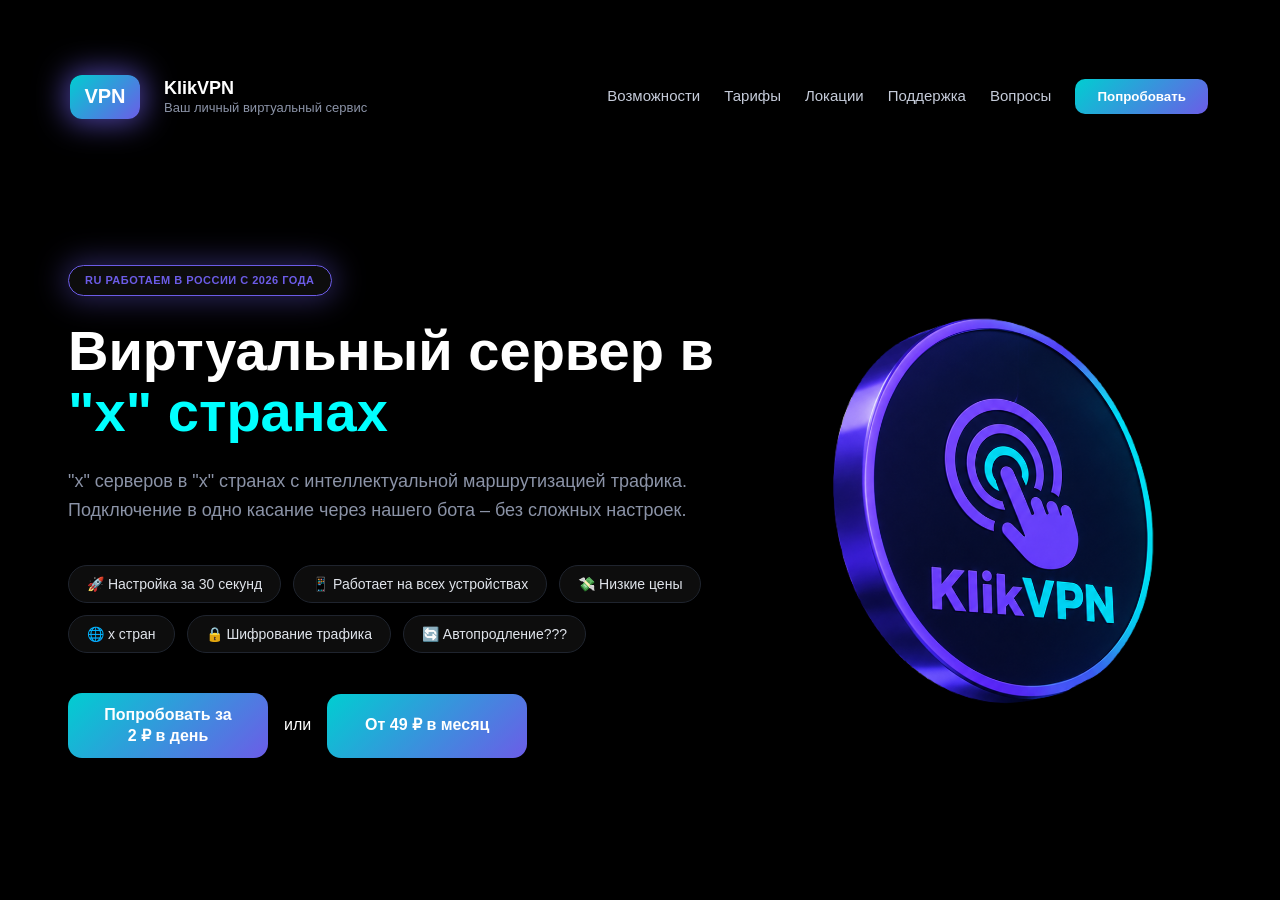
==== src/index.html @ 9874e6b9 "Update README" ====
<!DOCTYPE html>
<html lang="en">
<head>
    <meta charset="UTF-8">
    <meta name="viewport" content="width=device-width, initial-scale=1.0">
    <link rel="shortcut icon" href="icons/main_website_icon/main_website_icon_2.PNG" type="image/x-icon">
    <title>KlikVPN</title>
    <link rel="stylesheet" href="css/style.css">
    <link rel="stylesheet" href="css/header.css">
    <link rel="stylesheet" href="css/mid.css">
    <link rel="stylesheet" href="css/hover.css">
    <meta name="description" content="...">
</head>
<body>




    <header class="header_main" id="headar">
        
        <section class="header_brand">

            <div class="header_brand_logo header_logo_icon">
                <!-- <link rel="stylesheet" href="/icons/main_website_icon_2.PNG"> -->
                VPN
            </div>

            <div class="header_titles">
                <h1 class="header_main_title">KlikVPN</h1>
                <h2 class="header_submain_title">Ваш личный виртуальный сервис</h2>
            </div>
        </section>

        <nav class="header_nav">
            <ui class="header_nav__list">
                <li><a href="#">Возможности</a></li>
                <li><a href="#">Тарифы</a></li>
                <li><a href="#">Локации</a></li>
                <li><a href="#">Поддержка</a></li>
                <li><a href="#">Вопросы</a></li>
                <button>Попробовать</button>
            </ui>
        </nav>
        
    </header>




<main class="main" id="main">



    <section class="mid">
        <section class="mid_present">
            <div class="mid_badge">
                <span class="mid_badge_flag">RU Работаем в России с 2026 года</span>
            </div>
            <div>
                <h1 class="mid_present_title">Виртуальный сервер в <span class="mid_accent">"x" странах</span></h1>
            
            </div>
            <div>
                <p class="mid_present_subtitle">"x" серверов в "x" странах с интеллектуальной маршрутизацией трафика.<br>Подключение в одно касание через нашего бота – без сложных настроек.</p>
            </div>
                <ul class="mid_features">
                    <li class="mid_features_item">🚀 Настройка за 30 секунд</li>
                    <li class="mid_features_item">📱 Работает на всех устройствах</li>
                    <li class="mid_features_item">💸 Низкие цены</li>
                    <li class="mid_features_item">🌐 x стран</li>
                    <li class="mid_features_item">🔒 Шифрование трафика</li>
                    <li class="mid_features_item">🔄 Автопродление???</li>
                
                </ul>
                <div class="mid_price">
                    <!-- <button class="btn_price">Попробовать<br>2 ₽ в день</button> -->
                    <a class="mid_btn_price" href="#">Попробовать за<br>2 ₽ в день</a>
                    <span сlass="mid_or">или</span>
                    <!-- <button class="btn_price">От 49 ₽  в месяц</button> -->
                    
                    <a class="mid_btn_price" href="#">От 49 ₽  в месяц</a>
                    
                </div>
        </section>



        <section class="mid_main_photo">
            <div class="mid_block_main_photo">
                <img class="mid_img_main_photo" src="/src/photo/main_photo.jpg" alt="KlikVPN">
            </div>
        </section>
    </section>




</main>
    
    <span>

    </span>
    <footer>

    </footer>
</body>
</html>
---- src/css/style.css ----
html {
    font-family: sans-serif;
    line-height: 1.15;
    -webkit-text-size-adjust: 100%;
    -webkit-tap-highlight-color: transparent;
}
article, aside, figcaption, figure, footer, header, hgroup, main, nav, section {
    display: block;
}
hr {
    -webkit-box-sizing: content-box;
        box-sizing: content-box;
    height: 0;
    overflow: visible;
}



body {
    background: black;
    color: white;
    font-family: sans-serif;


}
---- src/css/header.css ----
header {
    
    display: flex;
    align-items: center;
    justify-content: space-between;
    padding: 20px 40px;
    max-width: 1200px;
    margin: 0 auto;
    padding: 20px;
    gap: 40px;

}

.header_brand {
    display: flex;
    align-items: center;
    gap: 14px;
    padding: 30px;
}
.header_brand_logo {
    width: 70px;
    height: 44px;
    border-radius: 12px;
    background: linear-gradient(135deg, #00CED1, #6c5ce7);
    display: flex;
    align-items: center;
    justify-content: center;
    font-weight: 700;
    font-size: 20px;
    flex-shrink: 0; /* лого не сплюзивается */
    box-shadow: 0 0 30px 4px rgba(108, 92, 231, 0.7);
    animation: pulse-scale 4s ease-in-out infinite;
}
@keyframes pulse-scale {
    0%, 100% {
    transform: scale(1);
    box-shadow: 0 0 30px 4px rgba(108, 92, 231, 0.5);
    }
    50% {
    transform: scale(1.02);
    box-shadow: 0 0 30px 10px rgba(108, 92, 231, 0.7);
    }
}



.header_titles {
    display: flex;
    flex-direction: column;
    justify-content: space-between;
    align-items: baseline;
    padding: 20px 10px;
    cursor: pointer;
}
.header_main_title {
    font-size: 18px;
    font-weight: 700;
    margin: 0;
    line-height: 1.2;
    transition: transform 0.6s;
}

.header_main_title:hover {
    transform: translateY(-2px);
    
}
.header_submain_title {
    font-size: 13px;
    font-weight: 400;
    color: #8b93a7;
    margin: 0;
    line-height: 1.2;
}


ul {
    list-style: none;
}
nav {
    display: flex;
    align-items: center;
    padding: 16px 32px;
    gap:40 px;
}
.header_nav__list {
    display: flex;
    align-items: center;
    gap: 24px;
    list-style: none;
    margin: 0;
    padding: 0;
}

.header_nav__list a {
    color: #c5cbd9;          
    text-decoration: none;   
    font-size: 15px;
    transition: color 0.2s;  
}

.header_nav__list a:hover {
    color: white;  
    
}

.header_nav__list button {
    background: linear-gradient(135deg, #00CED1, #6c5ce7); /* градиент */
    color: white;
    border: none;
    padding: 10px 22px;
    border-radius: 10px;
    font-weight: 600;
    cursor: pointer;
    transition: transform 0.2s;
}


.header_nav__list button:hover {
    transform: translateY(-2px);  
    box-shadow: 0 0 30px 4px rgba(108, 92, 231, 0.7);
}
---- src/css/mid.css ----
.mid {
    display: flex;
    flex-direction: row;
    align-items: center;
    justify-content: space-between;
    gap: 40px;                      
    padding: 80px 60px;
    max-width: 1400px;
    margin: 0 auto;
    box-sizing: border-box;
}


.mid_present {
    display: flex;
    flex-direction: column;
    align-items: flex-start;
    flex: 1 1 60%;                   
    min-width: 0;
    max-width: 700px;
}

.mid_main_photo {
    flex: 1 1 40%;                    
    display: flex;
    justify-content: flex-end;        
    align-items: center;
    min-width: 0;
    padding: 0;
}

.mid_block_main_photo {
    width: 100%;                     
    max-width: 460px;                 
    display: flex;
    justify-content: center;
}

.mid_img_main_photo {
    display: block;
    width: 100%;
    max-width: 460px;                  
    height: auto;
    border-radius: 20px;
    object-fit: cover;
}



.mid_badge {
    display: inline-flex;
    align-items: center;
    gap: 10px;
    padding: 8px 16px;
    border: 1px solid #6c5ce7;
    border-radius: 50px;
    font-size: 14px;
    color: #c5cbd9;
    background: #0d0d0d;
    margin-bottom: 24px;
    transition: transform 0.2s;
    box-shadow: 0 0 30px 4px rgba(108, 92, 231, 0.4);
}

.mid_badge:hover {
    transform: translateY(-3px);
}

.mid_badge_flag {
    font-size: 11px;
    font-weight: 700;
    text-transform: uppercase;
    color: #6c5ce7;
    letter-spacing: 0.5px;
}


.mid_present_title {
    font-size: 56px;
    font-weight: 800;
    line-height: 1.1;
    margin: 0 0 24px;
    color: #ffffff;
}

.mid_accent {
    color: #00FFFF;
}


.mid_present_subtitle {
    font-size: 18px;
    line-height: 1.6;
    color: #8b93a7;
    margin: 0 0 40px;
}


.mid_features {
    display: flex;
    flex-wrap: wrap;
    gap: 12px;
    list-style: none;
    padding: 0;
    margin: 0 0 40px;
}

.mid_features_item {
    display: inline-flex;
    align-items: center;
    padding: 10px 18px;
    background: #0d0d0d;
    border: 1px solid #1f242e;
    border-radius: 50px;
    font-size: 14px;
    color: #e0e4eb;
}


.mid_price {
    display: flex;
    align-items: center;
    flex-wrap: wrap;
    gap: 16px;
}

.mid_btn_price {
    display: inline-flex;             
    flex-direction: column;          
    align-items: center;               
    justify-content: center;          
    text-align: center;

    width: 200px;                    
    min-height: 64px;                 
    padding: 12px 20px;

    background: linear-gradient(135deg, #00CED1, #6c5ce7);
    color: #ffffff;
    text-decoration: none;
    border-radius: 14px;
    font-weight: 600;
    font-size: 16px;
    line-height: 1.3;
    cursor: pointer;
    transition: transform 0.2s, box-shadow 0.2s;
    box-sizing: border-box;
}

.mid_btn_price:hover {
    box-shadow: 0 0 30px 4px rgba(108, 92, 231, 0.7);
    transform: scale(1.05);
}

.mid_or {
    font-size: 14px;
    color: #8b93a7;
}
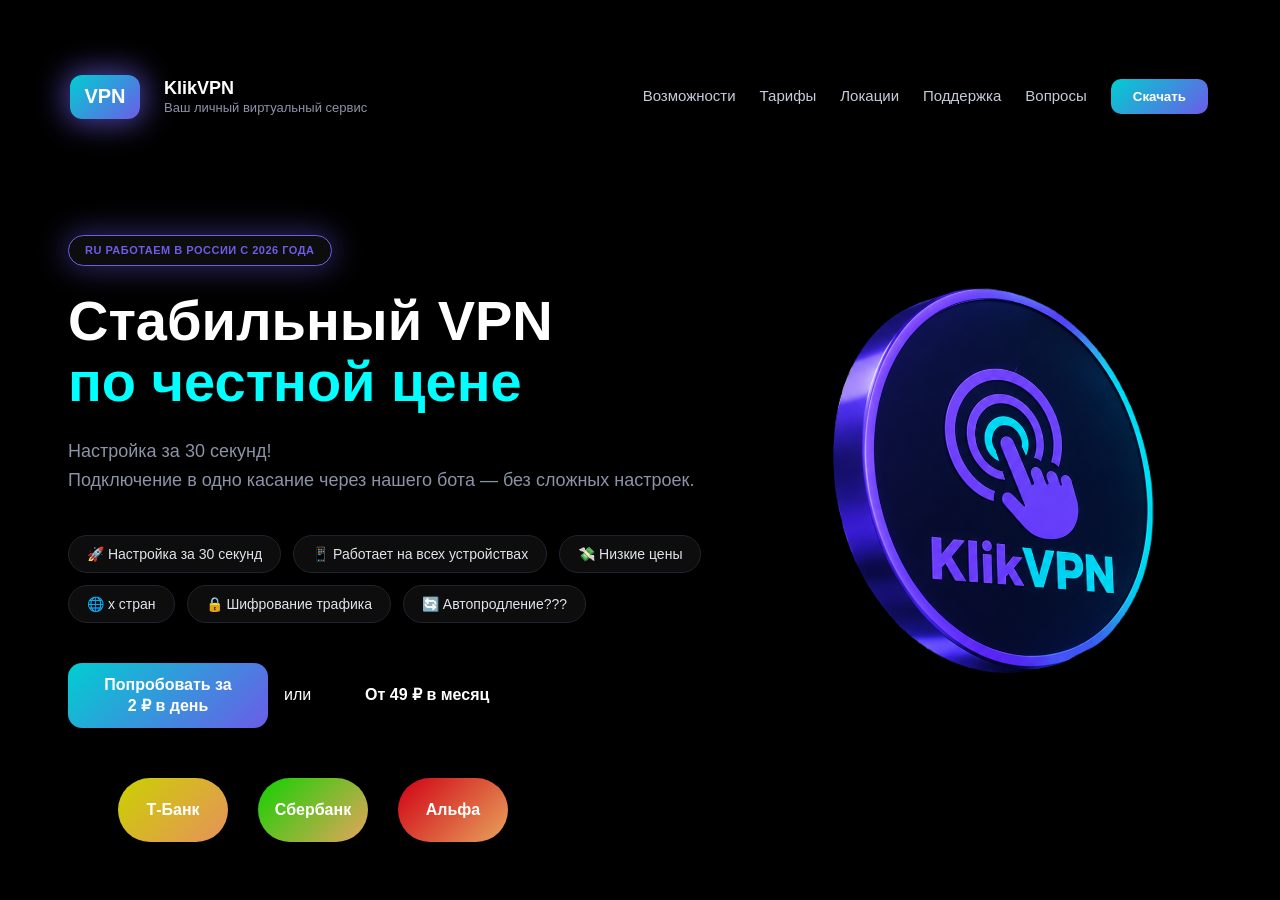
==== commit ea77cc26: "add pay" ====
--- a/src/index.html
+++ b/src/index.html
@@ -9,6 +9,7 @@
     <link rel="stylesheet" href="css/header.css">
     <link rel="stylesheet" href="css/mid.css">
     <link rel="stylesheet" href="css/hover.css">
+    <link rel="stylesheet" href="css/pay.css">
     <meta name="description" content="...">
 </head>
 <body>
@@ -38,7 +39,7 @@
                 <li><a href="#">Локации</a></li>
                 <li><a href="#">Поддержка</a></li>
                 <li><a href="#">Вопросы</a></li>
-                <button>Попробовать</button>
+                <button>Скачать</button>
             </ui>
         </nav>
         
@@ -57,11 +58,11 @@
                 <span class="mid_badge_flag">RU Работаем в России с 2026 года</span>
             </div>
             <div>
-                <h1 class="mid_present_title">Виртуальный сервер в <span class="mid_accent">"x" странах</span></h1>
+                <h1 class="mid_present_title">Стабильный VPN<br><span class="mid_accent">по честной цене</span></h1>
             
             </div>
             <div>
-                <p class="mid_present_subtitle">"x" серверов в "x" странах с интеллектуальной маршрутизацией трафика.<br>Подключение в одно касание через нашего бота – без сложных настроек.</p>
+                <p class="mid_present_subtitle">Настройка за 30 секунд! <br>Подключение в одно касание через нашего бота — без сложных настроек.</p>
             </div>
                 <ul class="mid_features">
                     <li class="mid_features_item">🚀 Настройка за 30 секунд</li>
@@ -74,11 +75,11 @@
                 </ul>
                 <div class="mid_price">
                     <!-- <button class="btn_price">Попробовать<br>2 ₽ в день</button> -->
-                    <a class="mid_btn_price" href="#">Попробовать за<br>2 ₽ в день</a>
+                    <a class="mid_btn_price btn_price_1" href="#">Попробовать за<br>2 ₽ в день</a>
                     <span сlass="mid_or">или</span>
                     <!-- <button class="btn_price">От 49 ₽  в месяц</button> -->
                     
-                    <a class="mid_btn_price" href="#">От 49 ₽  в месяц</a>
+                    <a class="mid_btn_price btn_price_2" href="#">От 49 ₽  в месяц</a>
                     
                 </div>
         </section>
@@ -90,8 +91,16 @@
                 <img class="mid_img_main_photo" src="/src/photo/main_photo.jpg" alt="KlikVPN">
             </div>
         </section>
+
+
+        
     </section>
-
+    <section class="pay">
+            <div class="pay_bank color_bank_1"><a href="#"></a>Т-Банк</div>
+            <div class="pay_bank color_bank_2"><a href="#"></a>Сбербанк</div>
+            <div class="pay_bank color_bank_3"><a href="#"></a>Альфа</div>
+    </section>
+     
 
 
 
--- a/src/css/style.css
+++ b/src/css/style.css
@@ -25,9 +25,20 @@
 }
 
 
+.jjj {
+    padding: 100px;
+    display: flex;
+
+}
+.jjj_block {
+    background: red;
+    border-radius: 14px;
+}
 
 
 
 
 
 
+
+
--- a/src/css/mid.css
+++ b/src/css/mid.css
@@ -4,7 +4,7 @@
     align-items: center;
     justify-content: space-between;
     gap: 40px;                      
-    padding: 80px 60px;
+    padding: 50px 60px;
     max-width: 1400px;
     margin: 0 auto;
     box-sizing: border-box;
@@ -135,7 +135,7 @@
     min-height: 64px;                 
     padding: 12px 20px;
 
-    background: linear-gradient(135deg, #00CED1, #6c5ce7);
+    
     color: #ffffff;
     text-decoration: none;
     border-radius: 14px;
@@ -147,6 +147,23 @@
     box-sizing: border-box;
 }
 
+.btn_price_1 {
+    background: linear-gradient(135deg, #00CED1, #6c5ce7);
+}
+
+.btn_price_2 {
+    /* background: linear-gradient(135deg, #062c2d, #1f242e);
+    border: 1px solid #1f242e; */
+}
+
+
+.btn_price_2:hover {
+    border: 2px solid white;
+    background: linear-gradient(135deg, #00CED1, #6c5ce7);
+    border: 1px solid #1f242e;
+}
+
+
 .mid_btn_price:hover {
     box-shadow: 0 0 30px 4px rgba(108, 92, 231, 0.7);
     transform: scale(1.05);
--- a/src/css/pay.css
+++ b/src/css/pay.css
@@ -0,0 +1,70 @@
+.pay {
+    display: flex;
+    gap: 30px;
+    padding: 0 110px;
+
+}
+.pay_bank {
+    width: 110px;
+    display: flex;
+    align-items: center;
+    justify-content: center;                    
+    min-height: 64px;                 
+    padding: 11px 1px;
+
+
+    color: #ffffff;
+    text-decoration: none;
+    border-radius: 35px;
+    font-weight: 600;
+    font-size: 16px;
+    line-height: 1.3;
+    cursor: pointer;
+    transition: transform 0.2s, box-shadow 0.2s;
+    box-sizing: border-box;
+}
+ 
+.color_bank_1 {
+    background: linear-gradient(135deg, #cad100, #e7915c);
+    box-shadow: 0.2s;
+    box-sizing: border-box;
+    transition: transform 0.2s color;  
+}
+
+
+.color_bank_2 {
+    background: linear-gradient(135deg, #11d100, #e7a45c);
+    box-shadow: 0.2s;
+    box-sizing: border-box;
+    transition: transform 0.2s color;  
+}
+
+.color_bank_3 {
+    background: linear-gradient(135deg, #d10015, #e7a45c);
+    box-shadow: 0.2s;
+    box-sizing: border-box;
+    transition: transform 0.2s color;  
+}
+
+
+
+
+.color_bank_1:hover {
+    background: linear-gradient(135deg, #e7915c, #cad100);
+
+    transform: translateY(-3px);
+}
+
+.color_bank_2:hover {
+    background: linear-gradient(135deg, #e7915c, #11d100);
+    transform: translateY(-3px);
+}
+.color_bank_3:hover {
+    background: linear-gradient(135deg, #e7915c, #d10015);
+    transform: translateY(-3px);
+}
+/* .btn_price_2 {
+    background: linear-gradient(135deg, #062c2d, #1f242e);
+    border: 1px solid #1f242e;
+} */
+
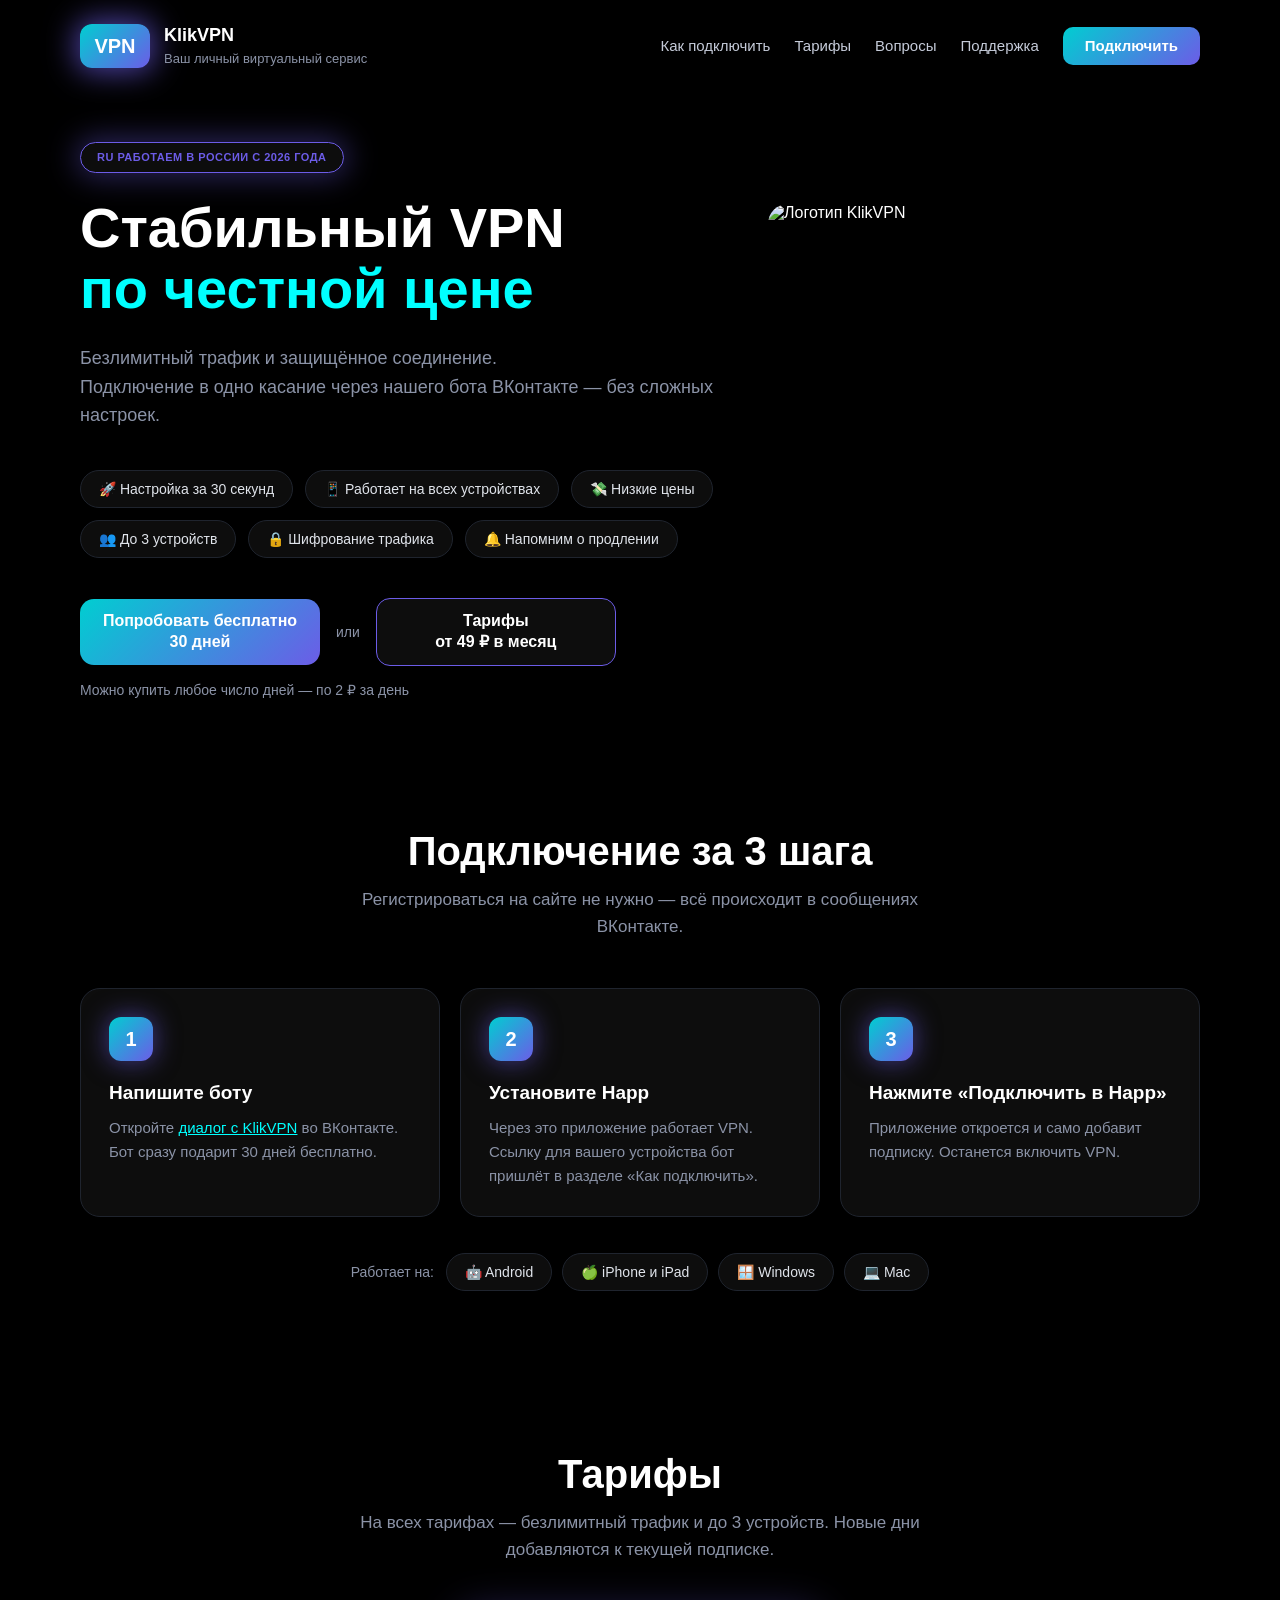
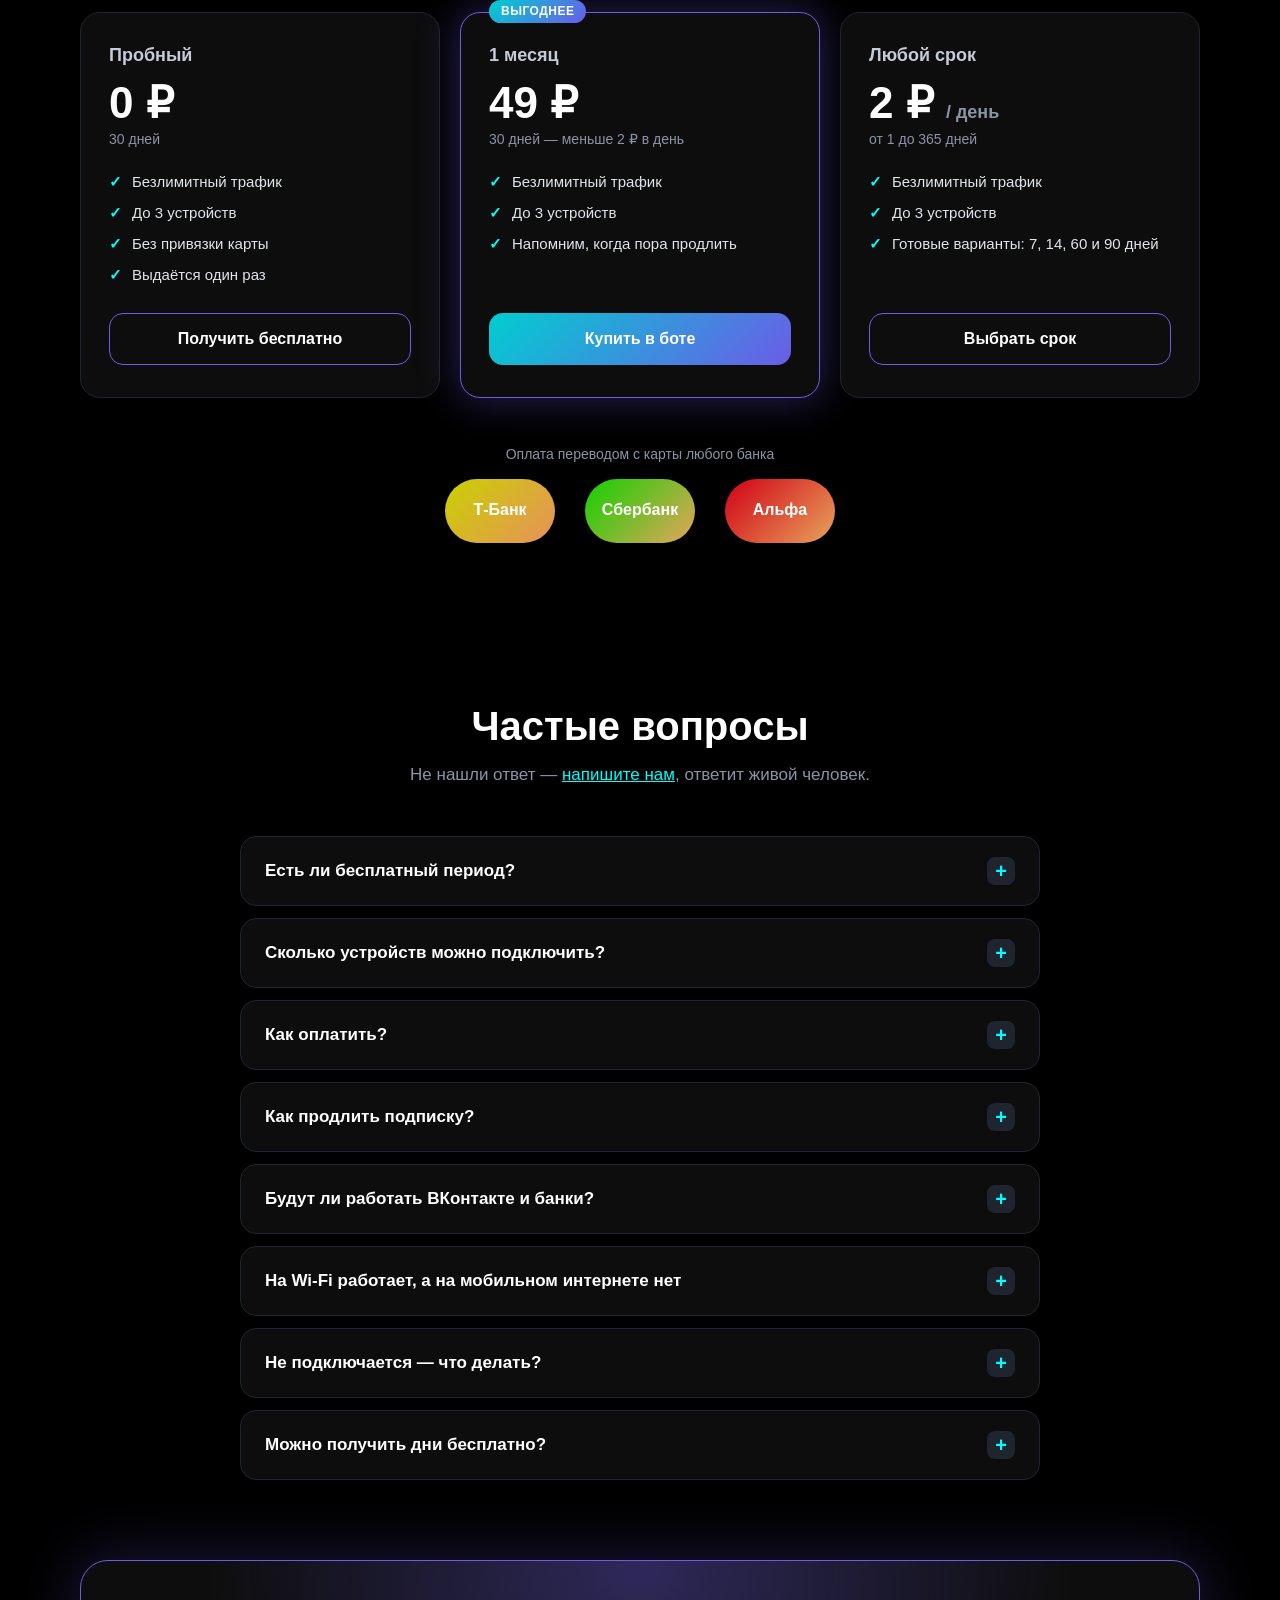
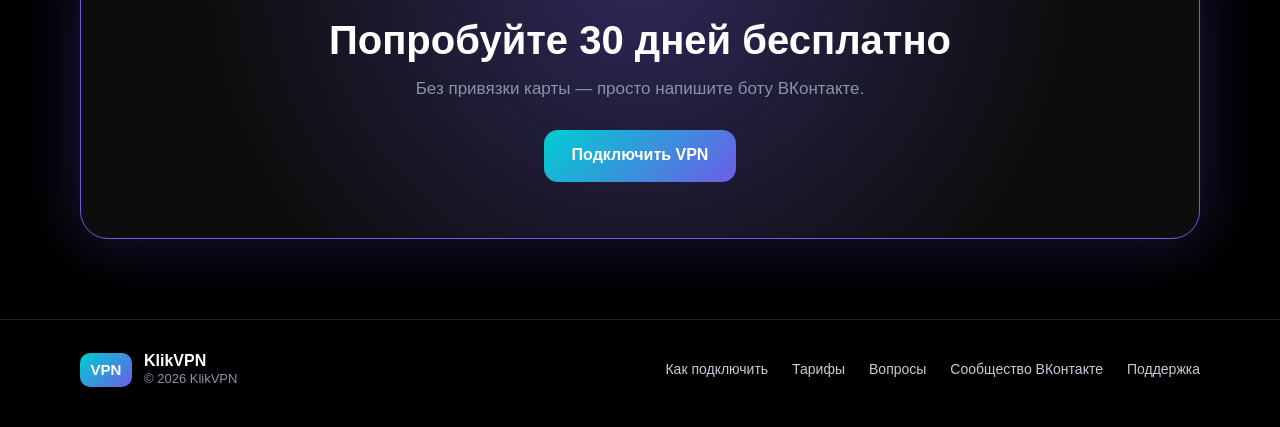
==== commit 38434eaa: "add new html and css" ====
--- a/src/index.html
+++ b/src/index.html
@@ -1,116 +1,263 @@
 <!DOCTYPE html>
-<html lang="en">
+<html lang="ru">
 <head>
     <meta charset="UTF-8">
     <meta name="viewport" content="width=device-width, initial-scale=1.0">
-    <link rel="shortcut icon" href="icons/main_website_icon/main_website_icon_2.PNG" type="image/x-icon">
-    <title>KlikVPN</title>
+    <title>KlikVPN — VPN за 49 ₽ в месяц, 30 дней бесплатно</title>
+    <meta name="description" content="KlikVPN — VPN за 49 ₽ в месяц. 30 дней бесплатно, безлимитный трафик, до 3 устройств. Подключение через бота ВКонтакте за 30 секунд.">
+    <meta name="theme-color" content="#000000">
+
+    <!-- Превью ссылки в ВК и мессенджерах -->
+    <meta property="og:type" content="website">
+    <meta property="og:locale" content="ru_RU">
+    <meta property="og:site_name" content="KlikVPN">
+    <meta property="og:title" content="KlikVPN — стабильный VPN по честной цене">
+    <meta property="og:description" content="30 дней бесплатно, дальше от 49 ₽ в месяц. Подключение через бота ВКонтакте за 30 секунд.">
+    <!-- Адрес картинки должен быть полным. Когда появится домен, раскомментируйте и впишите его:
+    <meta property="og:image" content="https://ВАШ-ДОМЕН.РУ/photo/main_photo.jpg"> -->
+
+    <link rel="icon" href="icons/favicon-32.png" sizes="32x32" type="image/png">
+    <link rel="apple-touch-icon" href="icons/apple-touch-icon.png">
+
     <link rel="stylesheet" href="css/style.css">
     <link rel="stylesheet" href="css/header.css">
     <link rel="stylesheet" href="css/mid.css">
-    <link rel="stylesheet" href="css/hover.css">
+    <link rel="stylesheet" href="css/howto.css">
+    <link rel="stylesheet" href="css/tariffs.css">
     <link rel="stylesheet" href="css/pay.css">
-    <meta name="description" content="...">
+    <link rel="stylesheet" href="css/faq.css">
+    <link rel="stylesheet" href="css/cta.css">
+    <link rel="stylesheet" href="css/footer.css">
+    <link rel="stylesheet" href="css/animations.css">
+
+    <script src="js/menu.js" defer></script>
+    <script src="js/scroll-animations.js" defer></script>
 </head>
 <body>
 
-
-
-
-    <header class="header_main" id="headar">
-        
-        <section class="header_brand">
-
-            <div class="header_brand_logo header_logo_icon">
-                <!-- <link rel="stylesheet" href="/icons/main_website_icon_2.PNG"> -->
-                VPN
-            </div>
-
+    <header class="header_main" id="header">
+
+        <a class="header_brand" href="#">
+            <div class="header_brand_logo">VPN</div>
             <div class="header_titles">
-                <h1 class="header_main_title">KlikVPN</h1>
-                <h2 class="header_submain_title">Ваш личный виртуальный сервис</h2>
-            </div>
-        </section>
-
-        <nav class="header_nav">
-            <ui class="header_nav__list">
-                <li><a href="#">Возможности</a></li>
-                <li><a href="#">Тарифы</a></li>
-                <li><a href="#">Локации</a></li>
-                <li><a href="#">Поддержка</a></li>
-                <li><a href="#">Вопросы</a></li>
-                <button>Скачать</button>
-            </ui>
+                <span class="header_main_title">KlikVPN</span>
+                <span class="header_submain_title">Ваш личный виртуальный сервис</span>
+            </div>
+        </a>
+
+        <!-- Кнопка меню — видна только на телефоне -->
+        <button class="header_burger" type="button" aria-label="Открыть меню" aria-expanded="false" aria-controls="header_nav">
+            <span></span><span></span><span></span>
+        </button>
+
+        <nav class="header_nav" id="header_nav">
+            <ul class="header_nav__list">
+                <li><a href="#howto">Как подключить</a></li>
+                <li><a href="#tariffs">Тарифы</a></li>
+                <li><a href="#faq">Вопросы</a></li>
+                <li><a href="https://vk.me/club239276266" target="_blank" rel="noopener">Поддержка</a></li>
+                <li><a class="header_nav__cta" href="https://vk.me/club239276266" target="_blank" rel="noopener">Подключить</a></li>
+            </ul>
         </nav>
-        
+
     </header>
 
 
-
-
 <main class="main" id="main">
 
-
-
     <section class="mid">
-        <section class="mid_present">
+        <div class="mid_present">
             <div class="mid_badge">
                 <span class="mid_badge_flag">RU Работаем в России с 2026 года</span>
             </div>
-            <div>
-                <h1 class="mid_present_title">Стабильный VPN<br><span class="mid_accent">по честной цене</span></h1>
-            
-            </div>
-            <div>
-                <p class="mid_present_subtitle">Настройка за 30 секунд! <br>Подключение в одно касание через нашего бота — без сложных настроек.</p>
-            </div>
-                <ul class="mid_features">
-                    <li class="mid_features_item">🚀 Настройка за 30 секунд</li>
-                    <li class="mid_features_item">📱 Работает на всех устройствах</li>
-                    <li class="mid_features_item">💸 Низкие цены</li>
-                    <li class="mid_features_item">🌐 x стран</li>
-                    <li class="mid_features_item">🔒 Шифрование трафика</li>
-                    <li class="mid_features_item">🔄 Автопродление???</li>
-                
+
+            <h1 class="mid_present_title">Стабильный VPN<br><span class="mid_accent">по честной цене</span></h1>
+
+            <p class="mid_present_subtitle">Безлимитный трафик и защищённое соединение. <br>Подключение в одно касание через нашего бота ВКонтакте — без сложных настроек.</p>
+
+            <ul class="mid_features">
+                <li class="mid_features_item">🚀 Настройка за 30 секунд</li>
+                <li class="mid_features_item">📱 Работает на всех устройствах</li>
+                <li class="mid_features_item">💸 Низкие цены</li>
+                <li class="mid_features_item">👥 До 3 устройств</li>
+                <li class="mid_features_item">🔒 Шифрование трафика</li>
+                <li class="mid_features_item">🔔 Напомним о продлении</li>
+            </ul>
+
+            <div class="mid_price">
+                <a class="mid_btn_price btn_price_1" href="https://vk.me/club239276266" target="_blank" rel="noopener">Попробовать бесплатно<br>30 дней</a>
+                <span class="mid_or">или</span>
+                <a class="mid_btn_price btn_price_2" href="#tariffs">Тарифы<br>от 49 ₽ в месяц</a>
+            </div>
+            <p class="mid_price_note">Можно купить любое число дней — по 2 ₽ за день</p>
+        </div>
+
+        <div class="mid_main_photo">
+            <div class="mid_block_main_photo">
+                <img class="mid_img_main_photo" src="photo/main_photo.webp" width="838" height="838" alt="Логотип KlikVPN">
+            </div>
+        </div>
+    </section>
+
+    <!-- Как подключить -->
+    <section class="section howto" id="howto">
+        <h2 class="section_title">Подключение за&nbsp;3&nbsp;шага</h2>
+        <p class="section_subtitle">Регистрироваться на сайте не нужно — всё происходит в сообщениях ВКонтакте.</p>
+
+        <ol class="howto_steps">
+            <li class="howto_step">
+                <span class="howto_step_num">1</span>
+                <h3 class="howto_step_title">Напишите боту</h3>
+                <p class="howto_step_text">Откройте <a href="https://vk.me/club239276266" target="_blank" rel="noopener">диалог с KlikVPN</a> во ВКонтакте. Бот сразу подарит 30 дней бесплатно.</p>
+            </li>
+            <li class="howto_step">
+                <span class="howto_step_num">2</span>
+                <h3 class="howto_step_title">Установите Happ</h3>
+                <p class="howto_step_text">Через это приложение работает VPN. Ссылку для вашего устройства бот пришлёт в разделе «Как подключить».</p>
+            </li>
+            <li class="howto_step">
+                <span class="howto_step_num">3</span>
+                <h3 class="howto_step_title">Нажмите «Подключить в&nbsp;Happ»</h3>
+                <p class="howto_step_text">Приложение откроется и само добавит подписку. Останется включить VPN.</p>
+            </li>
+        </ol>
+
+        <div class="howto_devices">
+            <span class="howto_devices_title">Работает на:</span>
+            <ul class="howto_devices_list">
+                <li class="howto_device">🤖 Android</li>
+                <li class="howto_device">🍏 iPhone и iPad</li>
+                <li class="howto_device">🪟 Windows</li>
+                <li class="howto_device">💻 Mac</li>
+            </ul>
+        </div>
+    </section>
+
+
+    <!-- Тарифы -->
+    <section class="section tariffs" id="tariffs">
+        <h2 class="section_title">Тарифы</h2>
+        <p class="section_subtitle">На всех тарифах — безлимитный трафик и до 3 устройств. Новые дни добавляются к текущей подписке.</p>
+
+        <ul class="tariffs_list">
+            <li class="tariffs_card">
+                <h3 class="tariffs_card_name">Пробный</h3>
+                <p class="tariffs_card_price">0 ₽</p>
+                <p class="tariffs_card_period">30 дней</p>
+                <ul class="tariffs_card_perks">
+                    <li>Безлимитный трафик</li>
+                    <li>До 3 устройств</li>
+                    <li>Без привязки карты</li>
+                    <li>Выдаётся один раз</li>
                 </ul>
-                <div class="mid_price">
-                    <!-- <button class="btn_price">Попробовать<br>2 ₽ в день</button> -->
-                    <a class="mid_btn_price btn_price_1" href="#">Попробовать за<br>2 ₽ в день</a>
-                    <span сlass="mid_or">или</span>
-                    <!-- <button class="btn_price">От 49 ₽  в месяц</button> -->
-                    
-                    <a class="mid_btn_price btn_price_2" href="#">От 49 ₽  в месяц</a>
-                    
+                <a class="btn btn_secondary" href="https://vk.me/club239276266" target="_blank" rel="noopener">Получить бесплатно</a>
+            </li>
+            <li class="tariffs_card tariffs_card_main">
+                <span class="tariffs_card_label">Выгоднее</span>
+                <h3 class="tariffs_card_name">1 месяц</h3>
+                <p class="tariffs_card_price">49 ₽</p>
+                <p class="tariffs_card_period">30 дней — меньше 2 ₽ в день</p>
+                <ul class="tariffs_card_perks">
+                    <li>Безлимитный трафик</li>
+                    <li>До 3 устройств</li>
+                    <li>Напомним, когда пора продлить</li>
+                </ul>
+                <a class="btn btn_primary" href="https://vk.me/club239276266" target="_blank" rel="noopener">Купить в боте</a>
+            </li>
+            <li class="tariffs_card">
+                <h3 class="tariffs_card_name">Любой срок</h3>
+                <p class="tariffs_card_price">2 ₽ <span>/ день</span></p>
+                <p class="tariffs_card_period">от 1 до 365 дней</p>
+                <ul class="tariffs_card_perks">
+                    <li>Безлимитный трафик</li>
+                    <li>До 3 устройств</li>
+                    <li>Готовые варианты: 7, 14, 60 и 90 дней</li>
+                </ul>
+                <a class="btn btn_secondary" href="https://vk.me/club239276266" target="_blank" rel="noopener">Выбрать срок</a>
+            </li>
+        </ul>
+
+        <div class="pay">
+            <p class="pay_title">Оплата переводом с карты любого банка</p>
+            <ul class="pay_list">
+                <li class="pay_bank color_bank_1">Т-Банк</li>
+                <li class="pay_bank color_bank_2">Сбербанк</li>
+                <li class="pay_bank color_bank_3">Альфа</li>
+            </ul>
+        </div>
+    </section>
+
+
+    <!-- Вопросы и ответы -->
+    <section class="section faq" id="faq">
+        <h2 class="section_title">Частые вопросы</h2>
+        <p class="section_subtitle">Не нашли ответ — <a href="https://vk.me/club239276266" target="_blank" rel="noopener">напишите нам</a>, ответит живой человек.</p>
+
+        <div class="faq_list">
+            <details class="faq_item">
+                <summary class="faq_question">Есть ли бесплатный период?</summary>
+                <p class="faq_answer">Да, 30 дней. Бот дарит их сам, как только вы впервые напишете сообществу, — карта не нужна. Бесплатный период выдаётся один раз.</p>
+            </details>
+            <details class="faq_item">
+                <summary class="faq_question">Сколько устройств можно подключить?</summary>
+                <p class="faq_answer">До 3 на одной подписке — например, телефон, ноутбук и телевизор. Сменили телефон — удалите старый в боте: «Моя подписка» → «Мои устройства».</p>
+            </details>
+            <details class="faq_item">
+                <summary class="faq_question">Как оплатить?</summary>
+                <p class="faq_answer">Выберите тариф в боте и нажмите «Оплатить» — бот покажет реквизиты. Переведите сумму с карты любого банка и нажмите «Я оплатил». Мы проверим перевод, включим подписку, и бот пришлёт сообщение.</p>
+            </details>
+            <details class="faq_item">
+                <summary class="faq_question">Как продлить подписку?</summary>
+                <p class="faq_answer">Купите любой тариф ещё раз — дни добавятся к текущему сроку, оставшиеся не пропадут. Бот заранее напомнит об окончании: за три дня, за день и в последний день.</p>
+            </details>
+            <details class="faq_item">
+                <summary class="faq_question">Будут ли работать ВКонтакте и банки?</summary>
+                <p class="faq_answer">Некоторые российские сервисы — ВКонтакте, банки, Госуслуги — не открываются через зарубежный VPN. В Happ можно настроить, чтобы они работали напрямую. Инструкция есть в боте: «Поддержка» → «Не открываются VK или банк».</p>
+            </details>
+            <details class="faq_item">
+                <summary class="faq_question">На Wi-Fi работает, а на мобильном интернете нет</summary>
+                <p class="faq_answer">Иногда операторы ограничивают мобильный интернет «белыми списками»: открываются только разрешённые сайты, а VPN не пропускается. Это не поломка сервиса — пока ограничения действуют, подключайтесь через Wi-Fi.</p>
+            </details>
+            <details class="faq_item">
+                <summary class="faq_question">Не подключается — что делать?</summary>
+                <p class="faq_answer">Обновите подписку в Happ, выберите другой сервер или смените сеть. Не помогло — нажмите в боте «Поддержка» → «Позвать человека», и вам ответит оператор.</p>
+            </details>
+            <details class="faq_item">
+                <summary class="faq_question">Можно получить дни бесплатно?</summary>
+                <p class="faq_answer">Да. Пригласите друга по своей ссылке из раздела «Пригласить друга»: за каждого, кто впервые напишет боту, вы получите +3 дня, а друг — 30 дней бесплатно.</p>
+            </details>
+        </div>
+    </section>
+
+
+    <!-- Призыв в конце страницы -->
+    <section class="cta">
+        <div class="cta_box">
+            <h2 class="cta_title">Попробуйте 30&nbsp;дней бесплатно</h2>
+            <p class="cta_text">Без привязки карты — просто напишите боту ВКонтакте.</p>
+            <a class="btn btn_primary" href="https://vk.me/club239276266" target="_blank" rel="noopener">Подключить VPN</a>
+        </div>
+    </section>
+
+</main>
+
+    <footer class="footer">
+        <div class="footer_inner">
+            <div class="footer_brand">
+                <div class="footer_logo">VPN</div>
+                <div>
+                    <div class="footer_name">KlikVPN</div>
+                    <div class="footer_copy">© 2026 KlikVPN</div>
                 </div>
-        </section>
-
-
-
-        <section class="mid_main_photo">
-            <div class="mid_block_main_photo">
-                <img class="mid_img_main_photo" src="/src/photo/main_photo.jpg" alt="KlikVPN">
-            </div>
-        </section>
-
-
-        
-    </section>
-    <section class="pay">
-            <div class="pay_bank color_bank_1"><a href="#"></a>Т-Банк</div>
-            <div class="pay_bank color_bank_2"><a href="#"></a>Сбербанк</div>
-            <div class="pay_bank color_bank_3"><a href="#"></a>Альфа</div>
-    </section>
-     
-
-
-
-</main>
-    
-    <span>
-
-    </span>
-    <footer>
-
+            </div>
+            <ul class="footer_links">
+                <li><a href="#howto">Как подключить</a></li>
+                <li><a href="#tariffs">Тарифы</a></li>
+                <li><a href="#faq">Вопросы</a></li>
+                <li><a href="https://vk.com/club239276266" target="_blank" rel="noopener">Сообщество ВКонтакте</a></li>
+                <li><a href="https://vk.me/club239276266" target="_blank" rel="noopener">Поддержка</a></li>
+            </ul>
+        </div>
     </footer>
 </body>
-</html>+</html>
--- a/src/css/style.css
+++ b/src/css/style.css
@@ -1,8 +1,19 @@
+/* Общие размеры страницы: шапка и блоки выравниваются по одной ширине */
+:root {
+    --page-max: 1200px;
+    --page-pad: 40px;
+}
+
+*, *::before, *::after {
+    box-sizing: border-box;
+}
+
 html {
     font-family: sans-serif;
     line-height: 1.15;
     -webkit-text-size-adjust: 100%;
     -webkit-tap-highlight-color: transparent;
+    scroll-behavior: smooth;
 }
 article, aside, figcaption, figure, footer, header, hgroup, main, nav, section {
     display: block;
@@ -17,28 +28,109 @@
 
 
 body {
+    margin: 0;
     background: black;
     color: white;
     font-family: sans-serif;
-
-
 }
 
 
-.jjj {
-    padding: 100px;
-    display: flex;
+/* Общий вид разделов: «Как подключить», «Тарифы», «Вопросы» */
+.section {
+    max-width: var(--page-max);
+    margin: 0 auto;
+    padding: 80px var(--page-pad);
+}
 
+.section_title {
+    font-size: clamp(28px, 4vw, 40px);
+    font-weight: 800;
+    line-height: 1.15;
+    margin: 0 0 12px;
+    text-align: center;
 }
-.jjj_block {
-    background: red;
-    border-radius: 14px;
+
+.section_subtitle {
+    max-width: 640px;
+    margin: 0 auto 48px;
+    font-size: 17px;
+    line-height: 1.6;
+    color: #8b93a7;
+    text-align: center;
+}
+
+.section_subtitle a {
+    color: #00FFFF;
 }
 
 
+/* Кнопки в разделах */
+.btn {
+    display: inline-flex;
+    align-items: center;
+    justify-content: center;
+    text-align: center;
+    min-height: 52px;
+    padding: 14px 28px;
+
+    color: #ffffff;
+    text-decoration: none;
+    border-radius: 14px;
+    font-weight: 600;
+    font-size: 16px;
+    line-height: 1.3;
+    cursor: pointer;
+    transition: transform 0.2s, box-shadow 0.2s, background 0.2s;
+}
+
+.btn_primary {
+    background: linear-gradient(135deg, #00CED1, #6c5ce7);
+}
+
+.btn_secondary {
+    background: #0d0d0d;
+    border: 1px solid #6c5ce7;
+}
+
+.btn:hover {
+    transform: translateY(-2px);
+    box-shadow: 0 0 30px 4px rgba(108, 92, 231, 0.7);
+}
+
+.btn_secondary:hover {
+    background: linear-gradient(135deg, #00CED1, #6c5ce7);
+}
 
 
+/* Планшет */
+@media (max-width: 900px) {
+    :root {
+        --page-pad: 24px;
+    }
+}
 
+/* Телефон */
+@media (max-width: 480px) {
+    :root {
+        --page-pad: 16px;
+    }
+    .section {
+        padding-top: 56px;
+        padding-bottom: 56px;
+    }
+    .section_subtitle {
+        font-size: 15px;
+        margin-bottom: 32px;
+    }
+}
 
-
-
+/* Если в системе выключены анимации — не двигаем элементы */
+@media (prefers-reduced-motion: reduce) {
+    html {
+        scroll-behavior: auto;
+    }
+    *, *::before, *::after {
+        animation: none !important;
+        transition: none !important;
+    }
+}
--- a/src/css/header.css
+++ b/src/css/header.css
@@ -1,21 +1,21 @@
 header {
-    
+    position: relative;
     display: flex;
     align-items: center;
     justify-content: space-between;
-    padding: 20px 40px;
-    max-width: 1200px;
+    gap: 40px;
+    max-width: var(--page-max);
     margin: 0 auto;
-    padding: 20px;
-    gap: 40px;
-
+    padding: 24px var(--page-pad);
 }
 
 .header_brand {
     display: flex;
     align-items: center;
     gap: 14px;
-    padding: 30px;
+    min-width: 0;
+    color: inherit;
+    text-decoration: none;
 }
 .header_brand_logo {
     width: 70px;
@@ -47,28 +47,23 @@
 .header_titles {
     display: flex;
     flex-direction: column;
-    justify-content: space-between;
-    align-items: baseline;
-    padding: 20px 10px;
-    cursor: pointer;
+    gap: 4px;
+    min-width: 0;
 }
 .header_main_title {
     font-size: 18px;
     font-weight: 700;
-    margin: 0;
     line-height: 1.2;
     transition: transform 0.6s;
 }
 
-.header_main_title:hover {
+.header_brand:hover .header_main_title {
     transform: translateY(-2px);
-    
 }
 .header_submain_title {
     font-size: 13px;
     font-weight: 400;
     color: #8b93a7;
-    margin: 0;
     line-height: 1.2;
 }
 
@@ -76,11 +71,9 @@
 ul {
     list-style: none;
 }
-nav {
-    display: flex;
-    align-items: center;
-    padding: 16px 32px;
-    gap:40 px;
+.header_nav {
+    display: flex;
+    align-items: center;
 }
 .header_nav__list {
     display: flex;
@@ -92,30 +85,127 @@
 }
 
 .header_nav__list a {
-    color: #c5cbd9;          
-    text-decoration: none;   
+    color: #c5cbd9;
+    text-decoration: none;
     font-size: 15px;
-    transition: color 0.2s;  
+    white-space: nowrap;
+    transition: color 0.2s;
 }
 
 .header_nav__list a:hover {
-    color: white;  
-    
-}
-
-.header_nav__list button {
+    color: white;
+}
+
+.header_nav__list .header_nav__cta {
+    display: inline-block;
     background: linear-gradient(135deg, #00CED1, #6c5ce7); /* градиент */
     color: white;
-    border: none;
     padding: 10px 22px;
     border-radius: 10px;
     font-weight: 600;
-    cursor: pointer;
-    transition: transform 0.2s;
-}
-
-
-.header_nav__list button:hover {
-    transform: translateY(-2px);  
+    transition: transform 0.2s, box-shadow 0.2s;
+}
+
+
+.header_nav__list .header_nav__cta:hover {
+    transform: translateY(-2px);
     box-shadow: 0 0 30px 4px rgba(108, 92, 231, 0.7);
-}+}
+
+
+/* Кнопка ☰ — на компьютере спрятана */
+.header_burger {
+    display: none;
+}
+
+
+/* Планшет и телефон: меню прячется под кнопку ☰ (с 1000px — иначе пункты не помещаются в строку) */
+@media (max-width: 1000px) {
+    header {
+        gap: 16px;
+        padding-top: 16px;
+        padding-bottom: 16px;
+    }
+
+    .header_burger {
+        display: flex;
+        flex-direction: column;
+        justify-content: center;
+        gap: 5px;
+        flex-shrink: 0;
+        width: 44px;
+        height: 44px;
+        padding: 0 11px;
+        background: #0d0d0d;
+        border: 1px solid #1f242e;
+        border-radius: 10px;
+        cursor: pointer;
+    }
+    .header_burger span {
+        display: block;
+        height: 2px;
+        background: white;
+        border-radius: 2px;
+        transition: transform 0.2s, opacity 0.2s;
+    }
+    /* Открытое меню: полоски складываются в крестик */
+    .header_burger[aria-expanded="true"] span:nth-child(1) {
+        transform: translateY(7px) rotate(45deg);
+    }
+    .header_burger[aria-expanded="true"] span:nth-child(2) {
+        opacity: 0;
+    }
+    .header_burger[aria-expanded="true"] span:nth-child(3) {
+        transform: translateY(-7px) rotate(-45deg);
+    }
+
+    .header_nav {
+        display: none;
+        position: absolute;
+        top: 100%;
+        left: var(--page-pad);
+        right: var(--page-pad);
+        z-index: 10;
+        padding: 12px;
+        background: #0d0d0d;
+        border: 1px solid #1f242e;
+        border-radius: 14px;
+        box-shadow: 0 20px 40px rgba(0, 0, 0, 0.6);
+    }
+    .header_nav.is-open {
+        display: block;
+    }
+    .header_nav__list {
+        flex-direction: column;
+        align-items: stretch;
+        gap: 4px;
+    }
+    .header_nav__list a {
+        display: block;
+        padding: 12px;
+        font-size: 16px;
+    }
+    .header_nav__list .header_nav__cta {
+        display: block;
+        margin-top: 8px;
+        padding: 14px;
+        text-align: center;
+    }
+}
+
+@media (max-width: 480px) {
+    .header_brand {
+        gap: 10px;
+    }
+    .header_brand_logo {
+        width: 56px;
+        height: 38px;
+        font-size: 17px;
+    }
+    .header_main_title {
+        font-size: 17px;
+    }
+    .header_submain_title {
+        font-size: 12px;
+    }
+}
--- a/src/css/mid.css
+++ b/src/css/mid.css
@@ -3,11 +3,10 @@
     flex-direction: row;
     align-items: center;
     justify-content: space-between;
-    gap: 40px;                      
-    padding: 50px 60px;
-    max-width: 1400px;
+    gap: 40px;
+    max-width: var(--page-max);
     margin: 0 auto;
-    box-sizing: border-box;
+    padding: 50px var(--page-pad);
 }
 
 
@@ -15,23 +14,23 @@
     display: flex;
     flex-direction: column;
     align-items: flex-start;
-    flex: 1 1 60%;                   
+    flex: 1 1 60%;
     min-width: 0;
     max-width: 700px;
 }
 
 .mid_main_photo {
-    flex: 1 1 40%;                    
-    display: flex;
-    justify-content: flex-end;        
+    flex: 1 1 40%;
+    display: flex;
+    justify-content: flex-end;
     align-items: center;
     min-width: 0;
     padding: 0;
 }
 
 .mid_block_main_photo {
-    width: 100%;                     
-    max-width: 460px;                 
+    width: 100%;
+    max-width: 460px;
     display: flex;
     justify-content: center;
 }
@@ -39,7 +38,7 @@
 .mid_img_main_photo {
     display: block;
     width: 100%;
-    max-width: 460px;                  
+    max-width: 460px;
     height: auto;
     border-radius: 20px;
     object-fit: cover;
@@ -76,7 +75,7 @@
 
 
 .mid_present_title {
-    font-size: 56px;
+    font-size: clamp(34px, 6vw, 56px); /* от 34px на телефоне до 56px на компьютере */
     font-weight: 800;
     line-height: 1.1;
     margin: 0 0 24px;
@@ -125,17 +124,17 @@
 }
 
 .mid_btn_price {
-    display: inline-flex;             
-    flex-direction: column;          
-    align-items: center;               
-    justify-content: center;          
+    display: inline-flex;
+    flex-direction: column;
+    align-items: center;
+    justify-content: center;
     text-align: center;
 
-    width: 200px;                    
-    min-height: 64px;                 
+    width: 240px;
+    min-height: 64px;
     padding: 12px 20px;
 
-    
+
     color: #ffffff;
     text-decoration: none;
     border-radius: 14px;
@@ -143,8 +142,7 @@
     font-size: 16px;
     line-height: 1.3;
     cursor: pointer;
-    transition: transform 0.2s, box-shadow 0.2s;
-    box-sizing: border-box;
+    transition: transform 0.2s, box-shadow 0.2s, background 0.2s;
 }
 
 .btn_price_1 {
@@ -152,15 +150,13 @@
 }
 
 .btn_price_2 {
-    /* background: linear-gradient(135deg, #062c2d, #1f242e);
-    border: 1px solid #1f242e; */
+    background: #0d0d0d;
+    border: 1px solid #6c5ce7;
 }
 
 
 .btn_price_2:hover {
-    border: 2px solid white;
     background: linear-gradient(135deg, #00CED1, #6c5ce7);
-    border: 1px solid #1f242e;
 }
 
 
@@ -173,3 +169,79 @@
     font-size: 14px;
     color: #8b93a7;
 }
+
+.mid_price_note {
+    margin: 16px 0 0;
+    font-size: 14px;
+    color: #8b93a7;
+}
+
+
+/* Планшет: картинка уходит под текст */
+@media (max-width: 900px) {
+    .mid {
+        flex-direction: column;
+        align-items: stretch;
+        gap: 40px;
+        padding-top: 24px;
+        padding-bottom: 40px;
+    }
+    .mid_present,
+    .mid_main_photo {
+        flex: none;
+        max-width: none;
+    }
+    .mid_main_photo {
+        justify-content: center;
+    }
+    .mid_block_main_photo {
+        max-width: 320px;
+    }
+}
+
+/* Телефон: кнопки во всю ширину, друг под другом */
+@media (max-width: 480px) {
+    .mid_badge {
+        margin-bottom: 20px;
+    }
+    .mid_present_title {
+        margin-bottom: 16px;
+    }
+    .mid_present_subtitle {
+        font-size: 16px;
+        margin-bottom: 24px;
+    }
+    .mid_present_subtitle br {
+        display: none;
+    }
+    .mid_features {
+        gap: 8px;
+        margin-bottom: 28px;
+    }
+    .mid_features_item {
+        padding: 8px 14px;
+        font-size: 13px;
+    }
+    .mid_price {
+        flex-direction: column;
+        align-items: stretch;
+        width: 100%;
+        gap: 10px;
+    }
+    .mid_btn_price {
+        width: 100%;
+    }
+    .mid_btn_price:hover {
+        transform: none;
+    }
+    .mid_or {
+        text-align: center;
+    }
+    .mid_price_note {
+        align-self: center;
+        text-align: center;
+    }
+    .mid_block_main_photo {
+        max-width: 260px;
+    }
+}
--- a/src/css/howto.css
+++ b/src/css/howto.css
@@ -0,0 +1,120 @@
+.howto_steps {
+    display: grid;
+    grid-template-columns: repeat(3, 1fr);
+    gap: 20px;
+    margin: 0;
+    padding: 0;
+    list-style: none;
+}
+
+.howto_step {
+    padding: 28px;
+    background: #0d0d0d;
+    border: 1px solid #1f242e;
+    border-radius: 20px;
+}
+
+.howto_step_num {
+    display: flex;
+    align-items: center;
+    justify-content: center;
+    width: 44px;
+    height: 44px;
+    margin-bottom: 20px;
+    border-radius: 12px;
+    background: linear-gradient(135deg, #00CED1, #6c5ce7);
+    font-weight: 800;
+    font-size: 20px;
+    box-shadow: 0 0 24px 2px rgba(108, 92, 231, 0.5);
+}
+
+.howto_step_title {
+    margin: 0 0 10px;
+    font-size: 19px;
+    font-weight: 700;
+    line-height: 1.3;
+}
+
+.howto_step_text {
+    margin: 0;
+    font-size: 15px;
+    line-height: 1.6;
+    color: #8b93a7;
+}
+
+.howto_step_text a {
+    color: #00FFFF;
+}
+
+
+/* Устройства */
+.howto_devices {
+    display: flex;
+    flex-wrap: wrap;
+    align-items: center;
+    justify-content: center;
+    gap: 12px;
+    margin-top: 36px;
+}
+
+.howto_devices_title {
+    font-size: 14px;
+    color: #8b93a7;
+}
+
+.howto_devices_list {
+    display: flex;
+    flex-wrap: wrap;
+    justify-content: center;
+    gap: 10px;
+    margin: 0;
+    padding: 0;
+    list-style: none;
+}
+
+.howto_device {
+    padding: 10px 18px;
+    background: #0d0d0d;
+    border: 1px solid #1f242e;
+    border-radius: 50px;
+    font-size: 14px;
+    color: #e0e4eb;
+}
+
+
+/* Планшет и телефон: шаги друг под другом, номер слева */
+@media (max-width: 900px) {
+    .howto_steps {
+        grid-template-columns: 1fr;
+        gap: 12px;
+        max-width: 560px;
+        margin: 0 auto;
+    }
+    .howto_step {
+        display: grid;
+        grid-template-columns: 44px 1fr;
+        column-gap: 16px;
+        padding: 20px;
+    }
+    .howto_step_num {
+        grid-row: span 2;
+        margin-bottom: 0;
+    }
+    .howto_step_title {
+        margin-bottom: 6px;
+    }
+}
+
+@media (max-width: 480px) {
+    .howto_devices {
+        flex-direction: column;
+        gap: 10px;
+    }
+    .howto_devices_list {
+        gap: 8px;
+    }
+    .howto_device {
+        padding: 8px 14px;
+        font-size: 13px;
+    }
+}
--- a/src/css/tariffs.css
+++ b/src/css/tariffs.css
@@ -0,0 +1,111 @@
+.tariffs_list {
+    display: grid;
+    grid-template-columns: repeat(3, 1fr);
+    gap: 20px;
+    margin: 0 0 48px;
+    padding: 0;
+    list-style: none;
+}
+
+.tariffs_card {
+    position: relative;
+    display: flex;
+    flex-direction: column;
+    padding: 32px 28px;
+    background: #0d0d0d;
+    border: 1px solid #1f242e;
+    border-radius: 20px;
+}
+
+/* Главный тариф выделен рамкой и свечением */
+.tariffs_card_main {
+    border-color: #6c5ce7;
+    box-shadow: 0 0 40px 2px rgba(108, 92, 231, 0.35);
+}
+
+.tariffs_card_label {
+    position: absolute;
+    top: -13px;
+    left: 28px;
+    padding: 5px 12px;
+    border-radius: 50px;
+    background: linear-gradient(135deg, #00CED1, #6c5ce7);
+    font-size: 12px;
+    font-weight: 700;
+    text-transform: uppercase;
+    letter-spacing: 0.5px;
+}
+
+.tariffs_card_name {
+    margin: 0 0 16px;
+    font-size: 18px;
+    font-weight: 700;
+    color: #c5cbd9;
+}
+
+.tariffs_card_price {
+    margin: 0 0 6px;
+    font-size: 44px;
+    font-weight: 800;
+    line-height: 1;
+}
+
+.tariffs_card_price span {
+    font-size: 18px;
+    font-weight: 600;
+    color: #8b93a7;
+}
+
+.tariffs_card_period {
+    margin: 0 0 24px;
+    font-size: 14px;
+    color: #8b93a7;
+}
+
+.tariffs_card_perks {
+    display: flex;
+    flex-direction: column;
+    flex-grow: 1; /* кнопки во всех карточках на одной высоте */
+    gap: 10px;
+    margin: 0 0 28px;
+    padding: 0;
+    list-style: none;
+    font-size: 15px;
+    line-height: 1.4;
+    color: #e0e4eb;
+}
+
+.tariffs_card_perks li::before {
+    content: "✓";
+    margin-right: 10px;
+    font-weight: 700;
+    color: #00FFFF;
+}
+
+.tariffs_card .btn {
+    width: 100%;
+}
+
+
+/* Планшет и телефон: карточки друг под другом */
+@media (max-width: 900px) {
+    .tariffs_list {
+        grid-template-columns: 1fr;
+        gap: 28px;
+        max-width: 480px;
+        margin-left: auto;
+        margin-right: auto;
+    }
+}
+
+@media (max-width: 480px) {
+    .tariffs_card {
+        padding: 28px 20px 24px;
+    }
+    .tariffs_card_label {
+        left: 20px;
+    }
+    .tariffs_card_price {
+        font-size: 38px;
+    }
+}
--- a/src/css/pay.css
+++ b/src/css/pay.css
@@ -1,70 +1,64 @@
+/* Строка с банками под карточками тарифов */
 .pay {
+    text-align: center;
+}
+.pay_title {
+    margin: 0 0 16px;
+    font-size: 14px;
+    color: #8b93a7;
+}
+.pay_list {
     display: flex;
+    flex-wrap: wrap;
+    justify-content: center;
     gap: 30px;
-    padding: 0 110px;
-
+    margin: 0;
+    padding: 0;
+    list-style: none;
 }
+/* Не кнопки, а подпись «какими картами можно платить» — поэтому без наведения */
 .pay_bank {
     width: 110px;
     display: flex;
     align-items: center;
-    justify-content: center;                    
-    min-height: 64px;                 
+    justify-content: center;
+    min-height: 64px;
     padding: 11px 1px;
 
-
     color: #ffffff;
-    text-decoration: none;
     border-radius: 35px;
     font-weight: 600;
     font-size: 16px;
     line-height: 1.3;
-    cursor: pointer;
-    transition: transform 0.2s, box-shadow 0.2s;
-    box-sizing: border-box;
 }
- 
+
 .color_bank_1 {
     background: linear-gradient(135deg, #cad100, #e7915c);
-    box-shadow: 0.2s;
-    box-sizing: border-box;
-    transition: transform 0.2s color;  
 }
-
 
 .color_bank_2 {
     background: linear-gradient(135deg, #11d100, #e7a45c);
-    box-shadow: 0.2s;
-    box-sizing: border-box;
-    transition: transform 0.2s color;  
 }
 
 .color_bank_3 {
     background: linear-gradient(135deg, #d10015, #e7a45c);
-    box-shadow: 0.2s;
-    box-sizing: border-box;
-    transition: transform 0.2s color;  
 }
 
 
-
-
-.color_bank_1:hover {
-    background: linear-gradient(135deg, #e7915c, #cad100);
-
-    transform: translateY(-3px);
+@media (max-width: 900px) {
+    .pay_list {
+        gap: 16px;
+    }
 }
 
-.color_bank_2:hover {
-    background: linear-gradient(135deg, #e7915c, #11d100);
-    transform: translateY(-3px);
+@media (max-width: 480px) {
+    .pay_list {
+        gap: 10px;
+    }
+    .pay_bank {
+        flex: 1 1 0;
+        width: auto;
+        min-height: 48px;
+        font-size: 14px;
+    }
 }
-.color_bank_3:hover {
-    background: linear-gradient(135deg, #e7915c, #d10015);
-    transform: translateY(-3px);
-}
-/* .btn_price_2 {
-    background: linear-gradient(135deg, #062c2d, #1f242e);
-    border: 1px solid #1f242e;
-} */
-
--- a/src/css/faq.css
+++ b/src/css/faq.css
@@ -0,0 +1,81 @@
+.faq_list {
+    display: flex;
+    flex-direction: column;
+    gap: 12px;
+    max-width: 800px;
+    margin: 0 auto;
+}
+
+/* Вопрос раскрывается по нажатию — это делает сам браузер (тег <details>), без скриптов */
+.faq_item {
+    background: #0d0d0d;
+    border: 1px solid #1f242e;
+    border-radius: 16px;
+    transition: border-color 0.2s;
+}
+
+.faq_item[open] {
+    border-color: #6c5ce7;
+}
+
+.faq_question {
+    display: flex;
+    align-items: center;
+    justify-content: space-between;
+    gap: 16px;
+    padding: 20px 24px;
+    font-size: 17px;
+    font-weight: 600;
+    line-height: 1.4;
+    cursor: pointer;
+    list-style: none;
+}
+
+.faq_question::-webkit-details-marker {
+    display: none;
+}
+
+/* Плюс справа, в открытом вопросе становится минусом */
+.faq_question::after {
+    content: "+";
+    flex-shrink: 0;
+    display: flex;
+    align-items: center;
+    justify-content: center;
+    width: 28px;
+    height: 28px;
+    border-radius: 8px;
+    background: #1f242e;
+    font-size: 20px;
+    color: #00FFFF;
+}
+
+.faq_item[open] .faq_question::after {
+    content: "−";
+}
+
+/* Подсветка при наведении — только там, где есть мышь (на телефоне она «залипает») */
+@media (hover: hover) {
+    .faq_question:hover {
+        color: #00FFFF;
+    }
+}
+
+.faq_answer {
+    margin: 0;
+    padding: 0 24px 22px;
+    font-size: 15px;
+    line-height: 1.65;
+    color: #8b93a7;
+}
+
+
+@media (max-width: 480px) {
+    .faq_question {
+        padding: 16px 18px;
+        font-size: 16px;
+    }
+    .faq_answer {
+        padding: 0 18px 18px;
+    }
+}
--- a/src/css/cta.css
+++ b/src/css/cta.css
@@ -0,0 +1,45 @@
+.cta {
+    max-width: var(--page-max);
+    margin: 0 auto;
+    padding: 0 var(--page-pad) 80px;
+}
+
+.cta_box {
+    padding: 56px 32px;
+    text-align: center;
+    border: 1px solid #6c5ce7;
+    border-radius: 28px;
+    background: radial-gradient(circle at 50% 0%, rgba(108, 92, 231, 0.35), transparent 70%), #0d0d0d;
+    box-shadow: 0 0 60px 4px rgba(108, 92, 231, 0.25);
+}
+
+.cta_title {
+    margin: 0 0 12px;
+    font-size: clamp(26px, 4vw, 40px);
+    font-weight: 800;
+    line-height: 1.15;
+}
+
+.cta_text {
+    margin: 0 0 28px;
+    font-size: 17px;
+    line-height: 1.6;
+    color: #8b93a7;
+}
+
+
+@media (max-width: 480px) {
+    .cta {
+        padding-bottom: 56px;
+    }
+    .cta_box {
+        padding: 40px 20px;
+        border-radius: 20px;
+    }
+    .cta_text {
+        font-size: 15px;
+    }
+    .cta_box .btn {
+        width: 100%;
+    }
+}
--- a/src/css/footer.css
+++ b/src/css/footer.css
@@ -0,0 +1,74 @@
+.footer {
+    border-top: 1px solid #1f242e;
+}
+
+.footer_inner {
+    display: flex;
+    align-items: center;
+    justify-content: space-between;
+    flex-wrap: wrap;
+    gap: 24px;
+    max-width: var(--page-max);
+    margin: 0 auto;
+    padding: 32px var(--page-pad) 40px;
+}
+
+.footer_brand {
+    display: flex;
+    align-items: center;
+    gap: 12px;
+}
+
+.footer_logo {
+    display: flex;
+    align-items: center;
+    justify-content: center;
+    width: 52px;
+    height: 34px;
+    border-radius: 10px;
+    background: linear-gradient(135deg, #00CED1, #6c5ce7);
+    font-weight: 700;
+    font-size: 15px;
+}
+
+.footer_name {
+    font-weight: 700;
+    font-size: 16px;
+}
+
+.footer_copy {
+    margin-top: 2px;
+    font-size: 13px;
+    color: #8b93a7;
+}
+
+.footer_links {
+    display: flex;
+    flex-wrap: wrap;
+    gap: 12px 24px;
+    margin: 0;
+    padding: 0;
+    list-style: none;
+}
+
+.footer_links a {
+    font-size: 14px;
+    color: #c5cbd9;
+    text-decoration: none;
+    transition: color 0.2s;
+}
+
+.footer_links a:hover {
+    color: white;
+}
+
+
+@media (max-width: 700px) {
+    .footer_inner {
+        flex-direction: column;
+        text-align: center;
+    }
+    .footer_links {
+        justify-content: center;
+    }
+}
--- a/src/css/animations.css
+++ b/src/css/animations.css
@@ -0,0 +1,115 @@
+.reveal {
+    opacity: 0;
+    transform: translateY(40px);
+    transition:
+        opacity 0.8s cubic-bezier(0.16, 1, 0.3, 1),
+        transform 0.8s cubic-bezier(0.16, 1, 0.3, 1);
+    will-change: opacity, transform;
+}
+
+/* --- Видимое состояние: показано, на месте --- */
+.reveal.is-visible {
+    opacity: 1;
+    transform: translateY(0);
+}
+
+
+/* --- Варианты появления --- */
+
+/* Слева (для левой колонки hero) */
+.reveal-left {
+    opacity: 0;
+    transform: translateX(-60px);
+    transition:
+        opacity 0.9s cubic-bezier(0.16, 1, 0.3, 1),
+        transform 0.9s cubic-bezier(0.16, 1, 0.3, 1);
+}
+.reveal-left.is-visible {
+    opacity: 1;
+    transform: translateX(0);
+}
+
+/* Справа (для картинки hero) */
+.reveal-right {
+    opacity: 0;
+    transform: translateX(60px);
+    transition:
+        opacity 0.9s cubic-bezier(0.16, 1, 0.3, 1),
+        transform 0.9s cubic-bezier(0.16, 1, 0.3, 1);
+}
+.reveal-right.is-visible {
+    opacity: 1;
+    transform: translateX(0);
+}
+
+/* Увеличение (для картинки-логотипа) */
+.reveal-zoom {
+    opacity: 0;
+    transform: scale(0.85);
+    transition:
+        opacity 1s cubic-bezier(0.16, 1, 0.3, 1),
+        transform 1s cubic-bezier(0.16, 1, 0.3, 1);
+}
+.reveal-zoom.is-visible {
+    opacity: 1;
+    transform: scale(1);
+}
+
+
+/* --- Задержки для каскадного появления --- */
+.reveal-delay-1 { transition-delay: 0.1s; }
+.reveal-delay-2 { transition-delay: 0.2s; }
+.reveal-delay-3 { transition-delay: 0.3s; }
+.reveal-delay-4 { transition-delay: 0.4s; }
+.reveal-delay-5 { transition-delay: 0.5s; }
+.reveal-delay-6 { transition-delay: 0.6s; }
+
+
+/* --- Свечение логотипа при появлении --- */
+@keyframes logo-glow {
+    0% {
+        box-shadow: 0 0 0 0 rgba(108, 92, 231, 0);
+    }
+    50% {
+        box-shadow: 0 0 40px 8px rgba(108, 92, 231, 0.8);
+    }
+    100% {
+        box-shadow: 0 0 30px 4px rgba(108, 92, 231, 0.5);
+    }
+}
+
+.reveal-zoom.is-visible .header_brand_logo,
+.header_brand_logo.is-visible {
+    animation: logo-glow 1.2s ease-out;
+}
+
+
+/* --- Пульс для кнопки-CTA --- */
+@keyframes cta-pulse {
+    0%, 100% {
+        box-shadow: 0 0 0 0 rgba(108, 92, 231, 0.5);
+    }
+    50% {
+        box-shadow: 0 0 0 12px rgba(108, 92, 231, 0);
+    }
+}
+
+.cta_pulse {
+    animation: cta-pulse 2.4s ease-out infinite;
+}
+
+
+/* --- Доступность: не анимируем, если пользователь отключил --- */
+@media (prefers-reduced-motion: reduce) {
+    .reveal,
+    .reveal-left,
+    .reveal-right,
+    .reveal-zoom {
+        opacity: 1 !important;
+        transform: none !important;
+        transition: none !important;
+    }
+    .cta_pulse {
+        animation: none;
+    }
+}
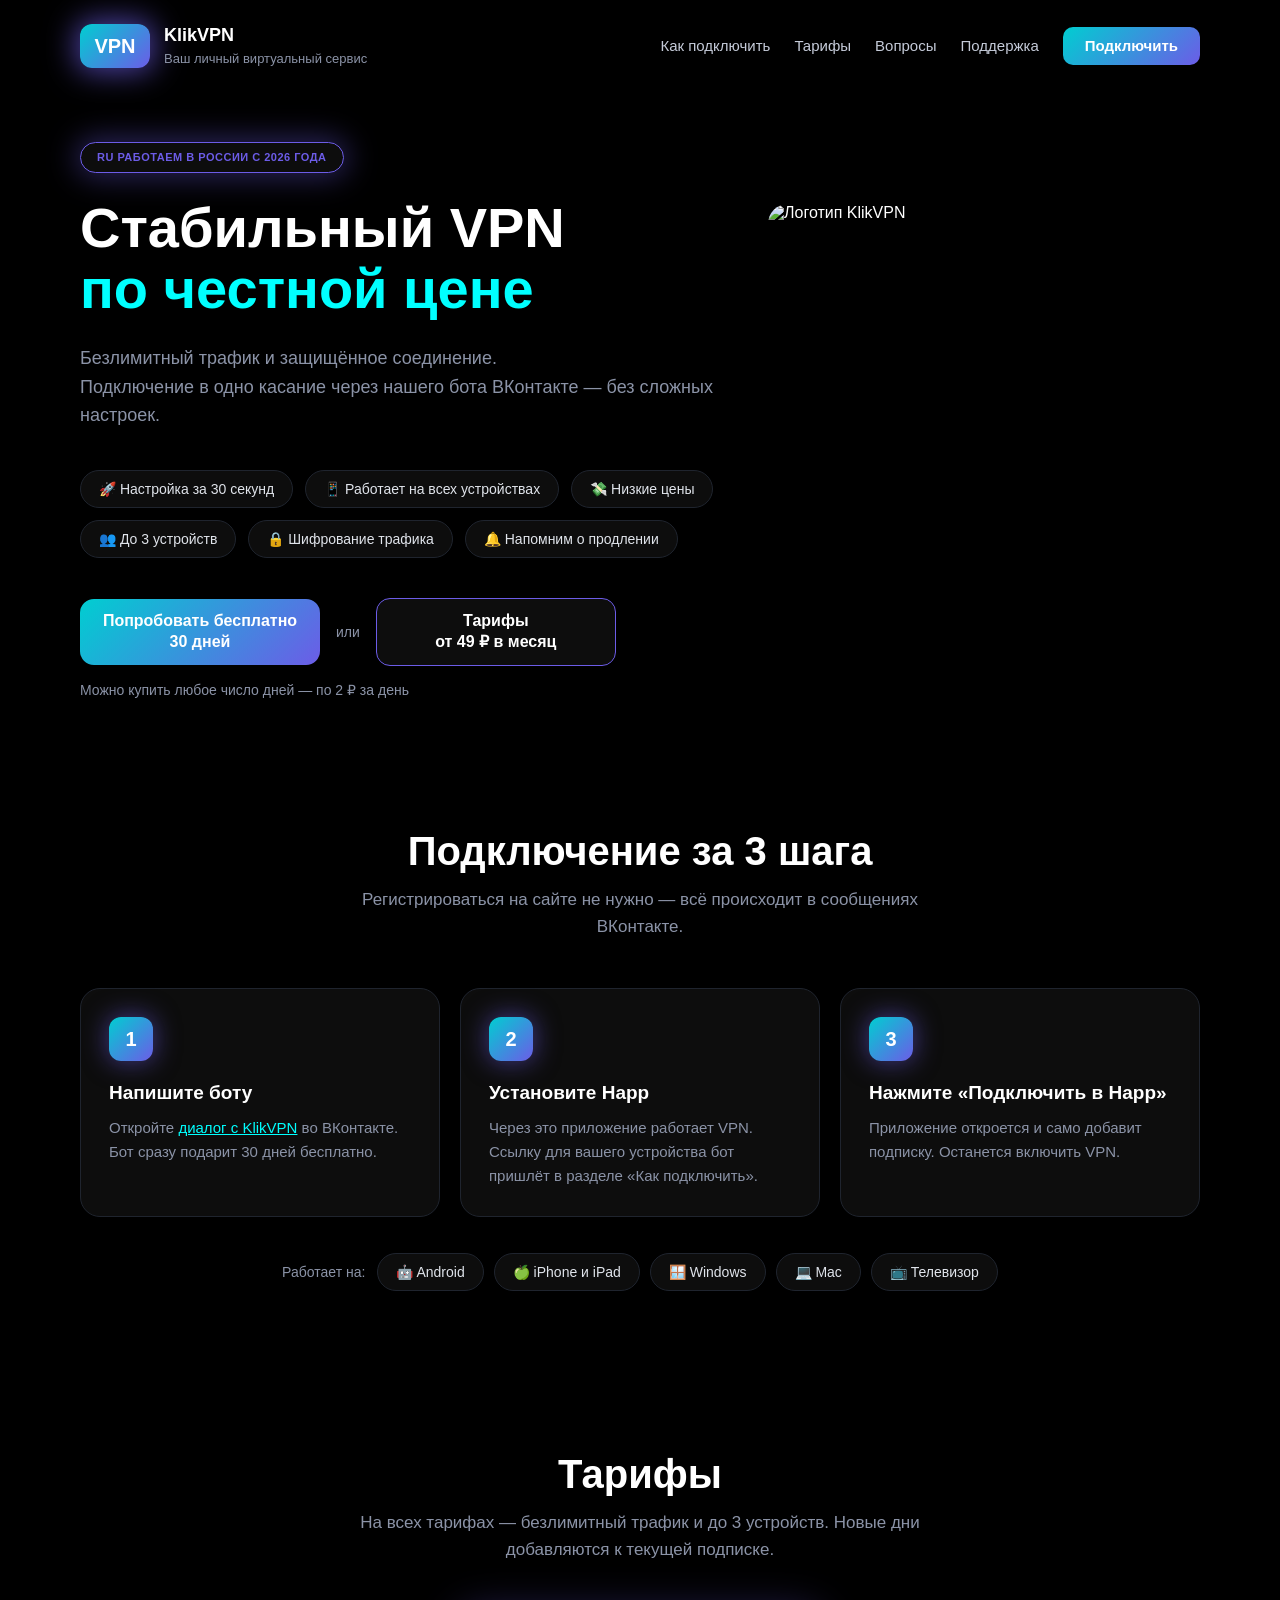
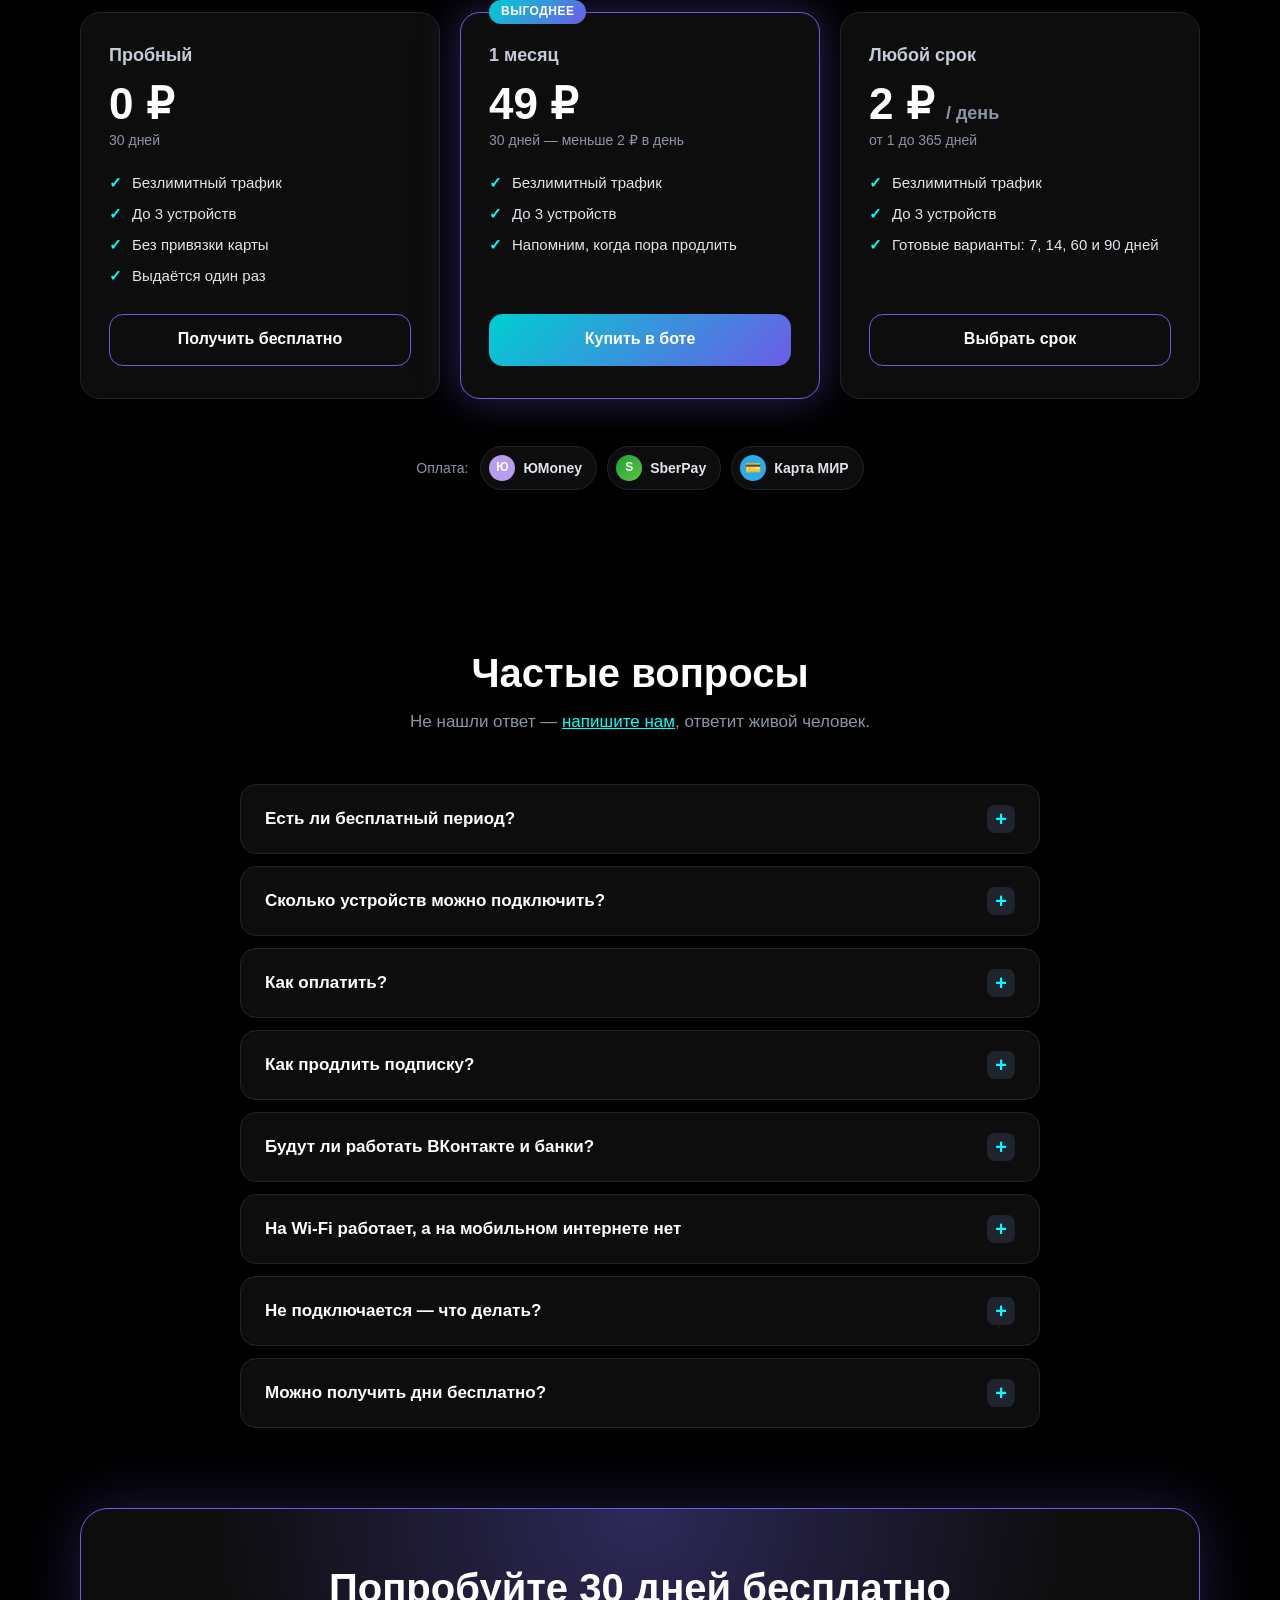
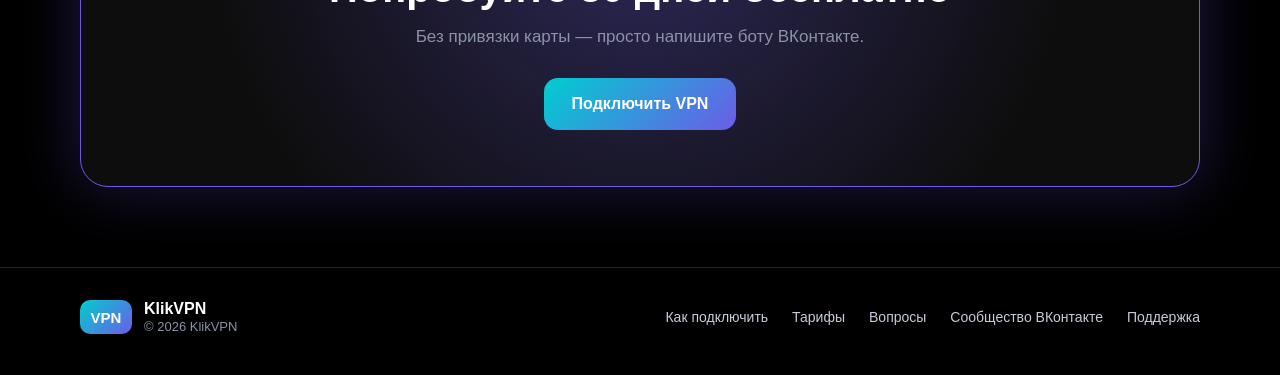
==== commit 55e5f4d3: "add clickable divice btn" ====
--- a/src/index.html
+++ b/src/index.html
@@ -123,14 +123,15 @@
         </ol>
 
         <div class="howto_devices">
-            <span class="howto_devices_title">Работает на:</span>
-            <ul class="howto_devices_list">
-                <li class="howto_device">🤖 Android</li>
-                <li class="howto_device">🍏 iPhone и iPad</li>
-                <li class="howto_device">🪟 Windows</li>
-                <li class="howto_device">💻 Mac</li>
-            </ul>
-        </div>
+    <span class="howto_devices_title">Работает на:</span>
+    <ul class="howto_devices_list">
+        <li><a class="howto_device" href="happ.html">🤖 Android</a></li>
+        <li><a class="howto_device" href="happ.html">🍏 iPhone и iPad</a></li>
+        <li><a class="howto_device" href="happ.html">🪟 Windows</a></li>
+        <li><a class="howto_device" href="happ.html">💻 Mac</a></li>
+        <li><a class="howto_device" href="happ.html">📺 Телевизор</a></li>
+    </ul>
+</div>
     </section>
 
 
@@ -178,13 +179,23 @@
         </ul>
 
         <div class="pay">
-            <p class="pay_title">Оплата переводом с карты любого банка</p>
-            <ul class="pay_list">
-                <li class="pay_bank color_bank_1">Т-Банк</li>
-                <li class="pay_bank color_bank_2">Сбербанк</li>
-                <li class="pay_bank color_bank_3">Альфа</li>
-            </ul>
-        </div>
+    <span class="pay_label">Оплата:</span>
+
+    <ul class="pay_list">
+        <li class="pay_item">
+            <span class="pay_icon pay_icon_umoney">Ю</span>
+            ЮMoney
+        </li>
+        <li class="pay_item">
+            <span class="pay_icon pay_icon_sberpay">S</span>
+            SberPay
+        </li>
+        <li class="pay_item">
+            <span class="pay_icon pay_icon_card">💳</span>
+            Карта МИР
+        </li>
+    </ul>
+</div>
     </section>
 
 
--- a/src/css/howto.css
+++ b/src/css/howto.css
@@ -1,3 +1,5 @@
+ 
+/* --- Шаги --- */
 .howto_steps {
     display: grid;
     grid-template-columns: repeat(3, 1fr);
@@ -47,7 +49,7 @@
 }
 
 
-/* Устройства */
+/* --- Устройства: строка «Работает на:» + кликабельные плашки --- */
 .howto_devices {
     display: flex;
     flex-wrap: wrap;
@@ -72,15 +74,47 @@
     list-style: none;
 }
 
+/* Плашка-ссылка: тёмный фон, тонкая рамка, hover-эффект */
 .howto_device {
+    display: inline-flex;
+    align-items: center;
+    gap: 6px;
+
     padding: 10px 18px;
     background: #0d0d0d;
     border: 1px solid #1f242e;
     border-radius: 50px;
+
     font-size: 14px;
     color: #e0e4eb;
+    text-decoration: none;
+    white-space: nowrap;
+    cursor: pointer;
+
+    transition: transform 0.2s, border-color 0.2s, box-shadow 0.2s, color 0.2s;
 }
 
+.howto_device:hover {
+    transform: translateY(-2px);
+    border-color: #6c5ce7;
+    color: #ffffff;
+    box-shadow: 0 0 20px 2px rgba(108, 92, 231, 0.4);
+}
+
+.howto_device:active {
+    transform: translateY(0);
+}
+
+/* Фокус с клавиатуры — для доступности */
+.howto_device:focus-visible {
+    outline: 2px solid #6c5ce7;
+    outline-offset: 2px;
+}
+
+
+/* ============================================================
+   Адаптив
+   ============================================================ */
 
 /* Планшет и телефон: шаги друг под другом, номер слева */
 @media (max-width: 900px) {
@@ -90,31 +124,48 @@
         max-width: 560px;
         margin: 0 auto;
     }
+
     .howto_step {
         display: grid;
         grid-template-columns: 44px 1fr;
         column-gap: 16px;
         padding: 20px;
     }
+
     .howto_step_num {
         grid-row: span 2;
         margin-bottom: 0;
     }
+
     .howto_step_title {
         margin-bottom: 6px;
     }
 }
 
+/* Телефон: устройства в столбик, плашки мельче */
 @media (max-width: 480px) {
     .howto_devices {
         flex-direction: column;
         gap: 10px;
     }
+
     .howto_devices_list {
         gap: 8px;
     }
+
     .howto_device {
         padding: 8px 14px;
         font-size: 13px;
     }
 }
+
+
+/* Если пользователь отключил анимации — не двигаем плашки */
+@media (prefers-reduced-motion: reduce) {
+    .howto_device {
+        transition: none;
+    }
+    .howto_device:hover {
+        transform: none;
+    }
+}
--- a/src/css/pay.css
+++ b/src/css/pay.css
@@ -1,64 +1,71 @@
-/* Строка с банками под карточками тарифов */
+/* Строка «Оплата: …» под тарифами */
 .pay {
-    text-align: center;
+    display: flex;
+    align-items: center;
+    justify-content: center;
+    flex-wrap: wrap;
+    gap: 12px;
+    margin-top: 40px;
 }
-.pay_title {
-    margin: 0 0 16px;
+
+.pay_label {
     font-size: 14px;
     color: #8b93a7;
 }
+
 .pay_list {
     display: flex;
     flex-wrap: wrap;
-    justify-content: center;
-    gap: 30px;
+    gap: 10px;
     margin: 0;
     padding: 0;
     list-style: none;
 }
-/* Не кнопки, а подпись «какими картами можно платить» — поэтому без наведения */
-.pay_bank {
-    width: 110px;
-    display: flex;
+
+/* Компактная плашка: иконка + текст */
+.pay_item {
+    display: inline-flex;
+    align-items: center;
+    gap: 8px;
+
+    padding: 8px 14px 8px 8px;
+    background: #0d0d0d;
+    border: 1px solid #1f242e;
+    border-radius: 50px;
+
+    font-size: 14px;
+    font-weight: 600;
+    color: #e0e4eb;
+}
+
+/* Круглая иконка с брендовым цветом */
+.pay_icon {
+    display: inline-flex;
     align-items: center;
     justify-content: center;
-    min-height: 64px;
-    padding: 11px 1px;
 
+    width: 26px;
+    height: 26px;
+    border-radius: 50%;
+
+    font-size: 12px;
+    font-weight: 700;
     color: #ffffff;
-    border-radius: 35px;
-    font-weight: 600;
-    font-size: 16px;
-    line-height: 1.3;
+    flex-shrink: 0;
 }
 
-.color_bank_1 {
-    background: linear-gradient(135deg, #cad100, #e7915c);
-}
-
-.color_bank_2 {
-    background: linear-gradient(135deg, #11d100, #e7a45c);
-}
-
-.color_bank_3 {
-    background: linear-gradient(135deg, #d10015, #e7a45c);
-}
+.pay_icon_umoney  { background: #B79CF0; }
+.pay_icon_sberpay { background: linear-gradient(135deg, #21A038, #5FC53F); }
+.pay_icon_card    { background: #2AABEE; font-size: 13px; }
 
 
-@media (max-width: 900px) {
-    .pay_list {
-        gap: 16px;
-    }
-}
-
+/* Телефон: в столбик */
 @media (max-width: 480px) {
-    .pay_list {
+    .pay {
+        flex-direction: column;
         gap: 10px;
     }
-    .pay_bank {
-        flex: 1 1 0;
-        width: auto;
-        min-height: 48px;
-        font-size: 14px;
+    .pay_item {
+        font-size: 13px;
     }
-}
+}
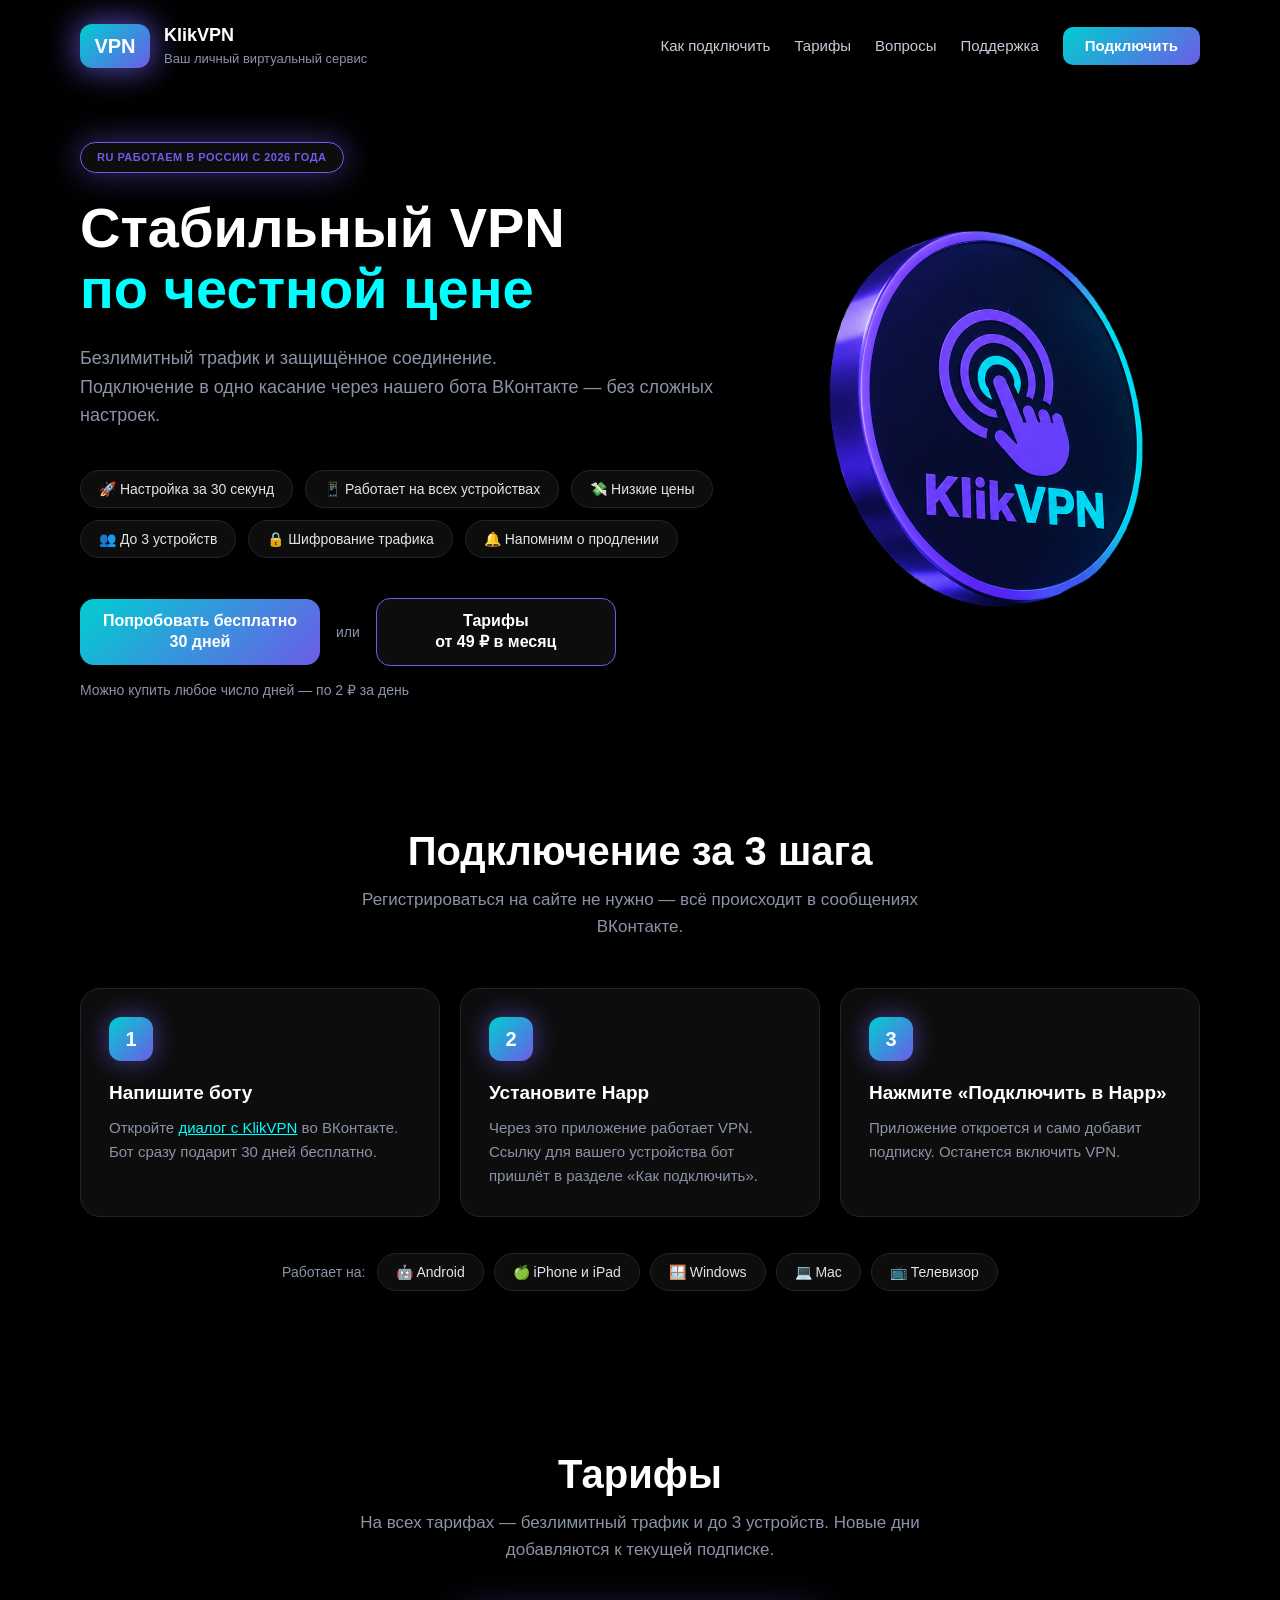
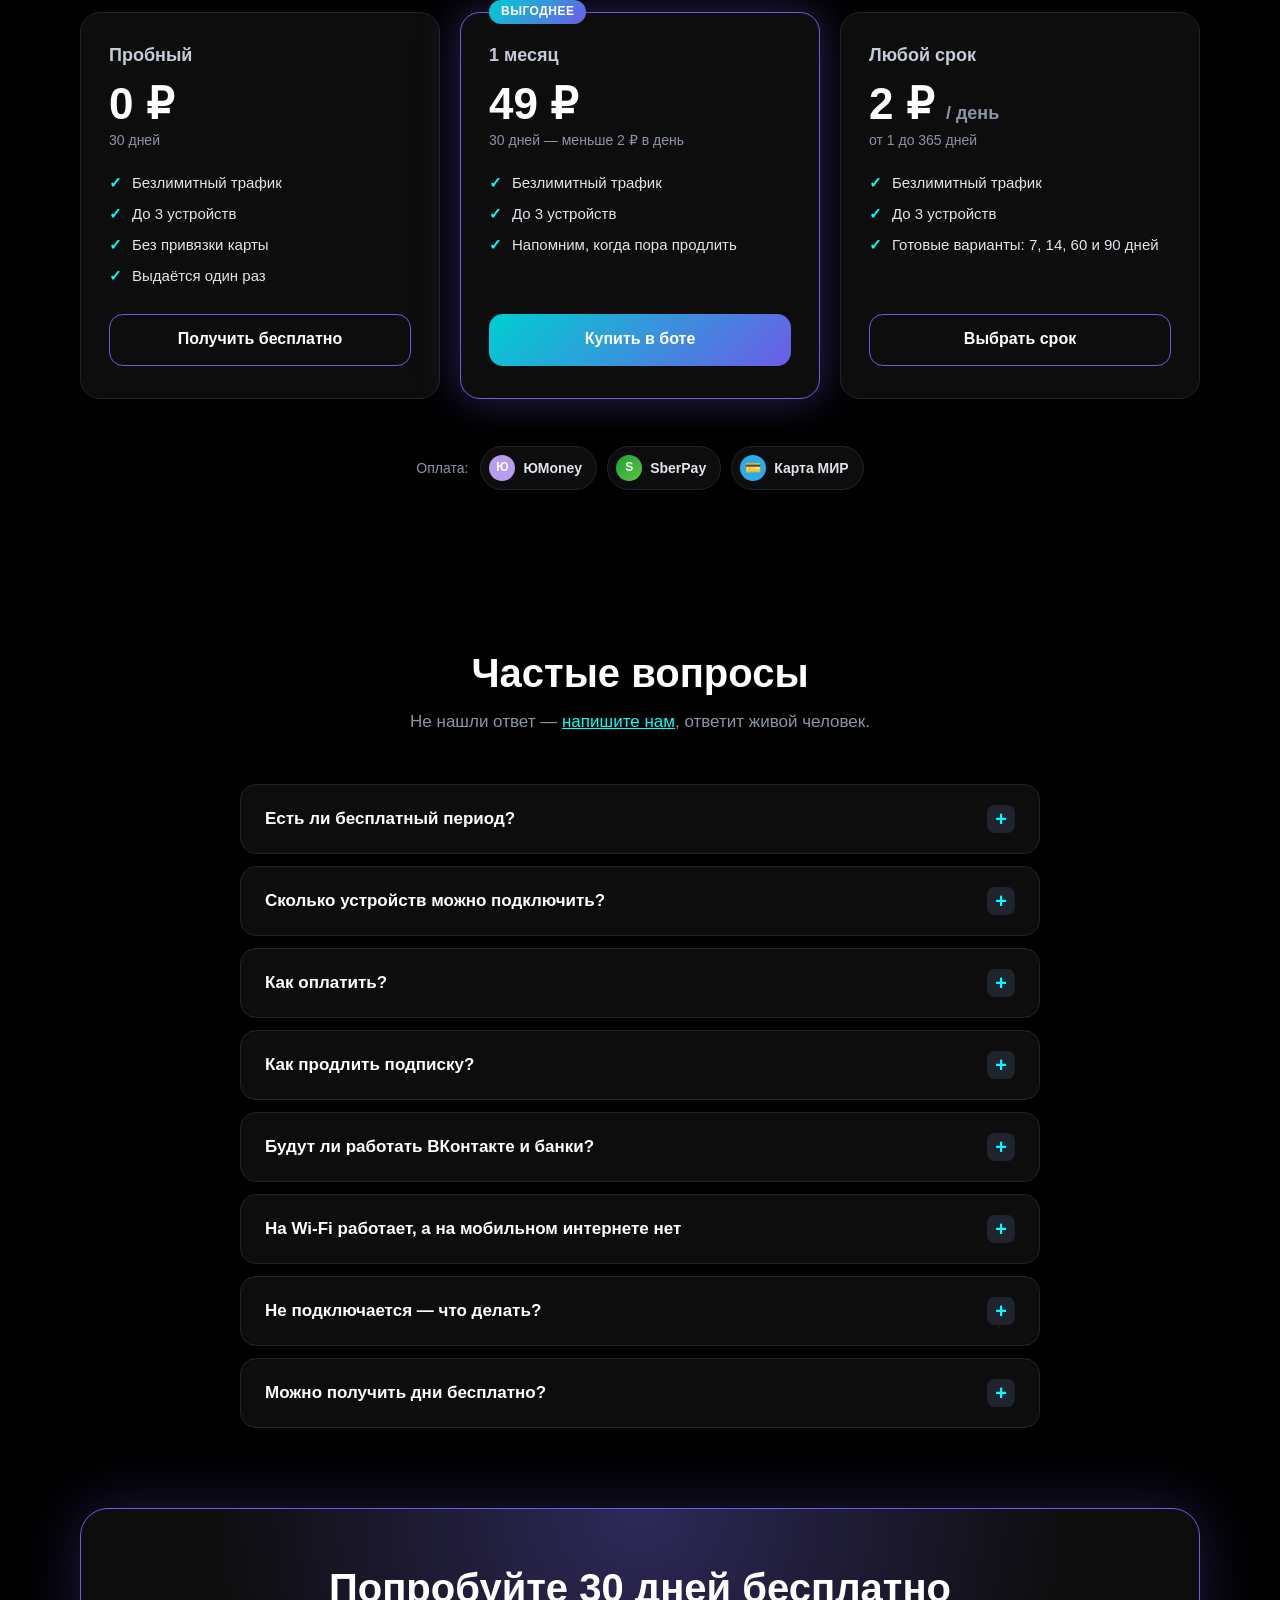
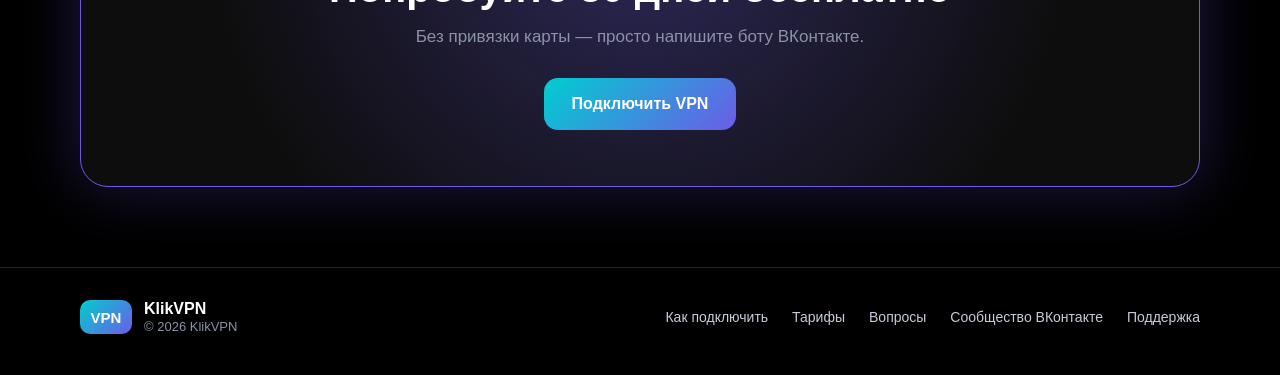
==== commit 841dcb80: "fix main photo" ====
--- a/src/index.html
+++ b/src/index.html
@@ -94,7 +94,7 @@
 
         <div class="mid_main_photo">
             <div class="mid_block_main_photo">
-                <img class="mid_img_main_photo" src="photo/main_photo.webp" width="838" height="838" alt="Логотип KlikVPN">
+                <img class="mid_img_main_photo" src="photo/main_photo.jpg" width="838" height="838" alt="Логотип KlikVPN">
             </div>
         </div>
     </section>
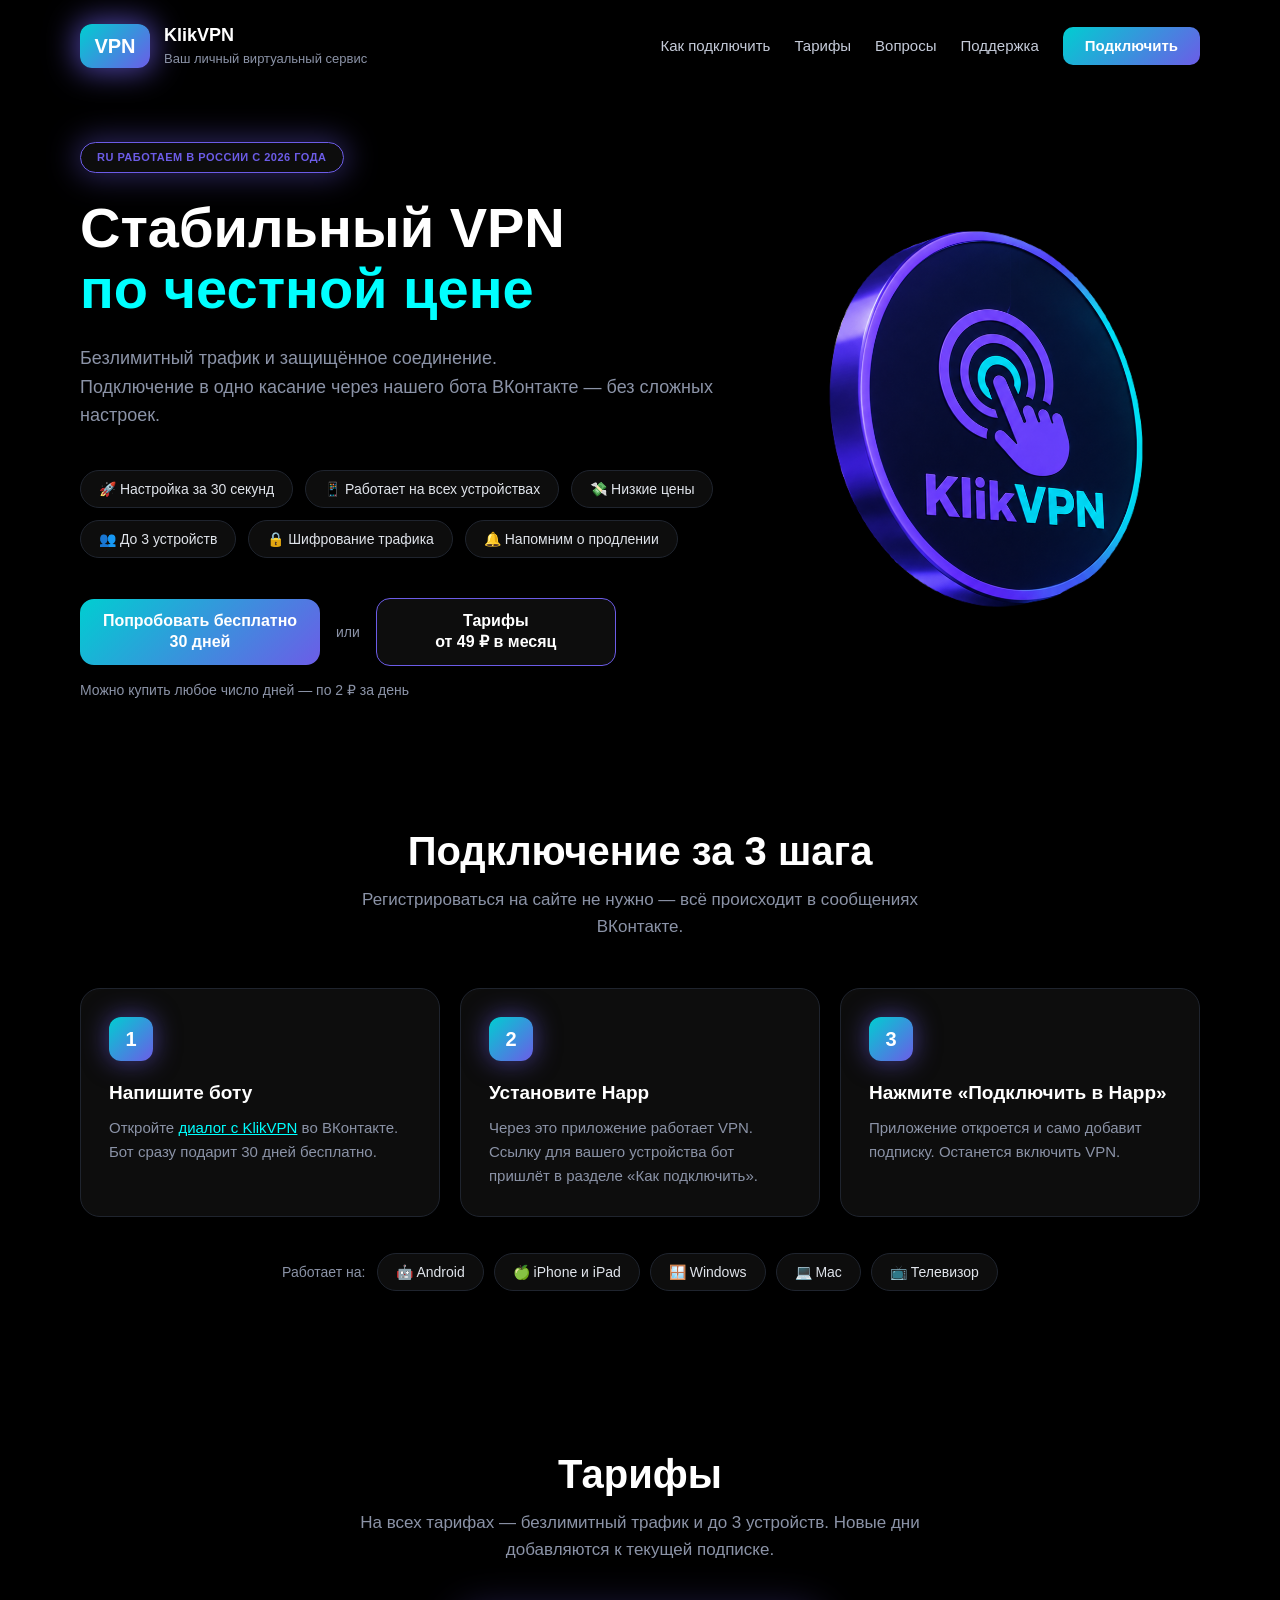
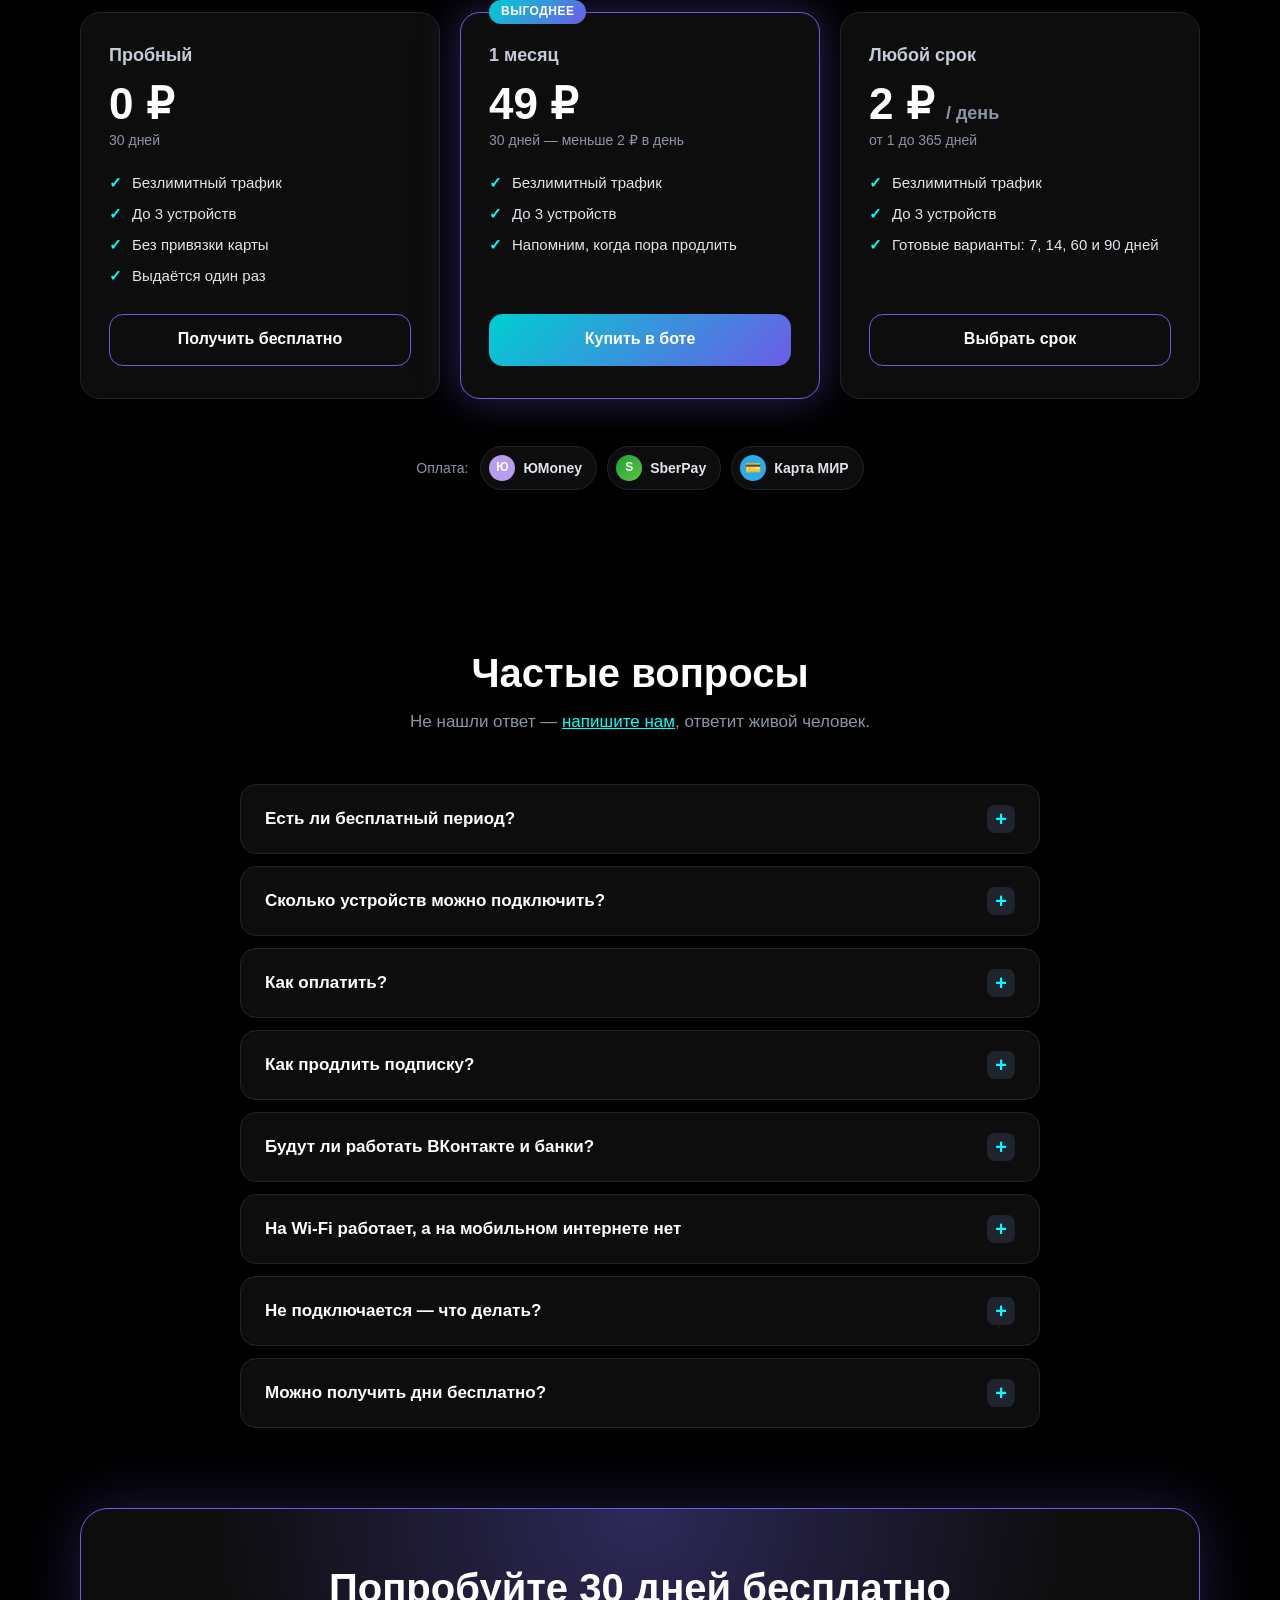
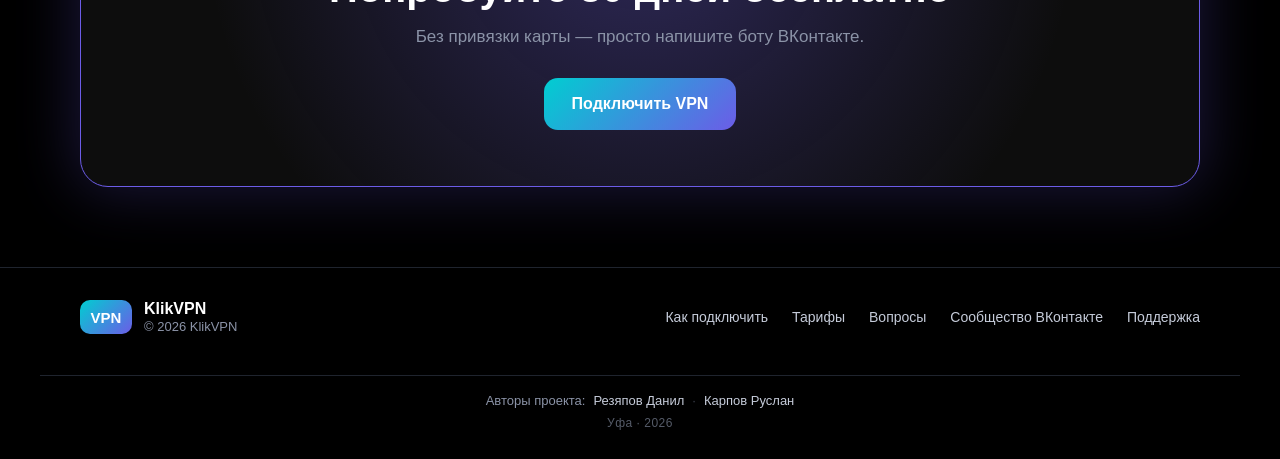
==== commit 56473e61: "add autors" ====
--- a/src/index.html
+++ b/src/index.html
@@ -253,22 +253,34 @@
 </main>
 
     <footer class="footer">
-        <div class="footer_inner">
-            <div class="footer_brand">
-                <div class="footer_logo">VPN</div>
-                <div>
-                    <div class="footer_name">KlikVPN</div>
-                    <div class="footer_copy">© 2026 KlikVPN</div>
-                </div>
-            </div>
-            <ul class="footer_links">
-                <li><a href="#howto">Как подключить</a></li>
-                <li><a href="#tariffs">Тарифы</a></li>
-                <li><a href="#faq">Вопросы</a></li>
-                <li><a href="https://vk.com/club239276266" target="_blank" rel="noopener">Сообщество ВКонтакте</a></li>
-                <li><a href="https://vk.me/club239276266" target="_blank" rel="noopener">Поддержка</a></li>
-            </ul>
-        </div>
-    </footer>
+    <div class="footer_inner">
+        <div class="footer_brand">
+            <div class="footer_logo">VPN</div>
+            <div>
+                <div class="footer_name">KlikVPN</div>
+                <div class="footer_copy">© 2026 KlikVPN</div>
+            </div>
+        </div>
+
+        <ul class="footer_links">
+            <li><a href="#howto">Как подключить</a></li>
+            <li><a href="#tariffs">Тарифы</a></li>
+            <li><a href="#faq">Вопросы</a></li>
+            <li><a href="https://vk.com/club239276266" target="_blank" rel="noopener">Сообщество ВКонтакте</a></li>
+            <li><a href="https://vk.me/club239276266" target="_blank" rel="noopener">Поддержка</a></li>
+        </ul>
+    </div>
+
+    <div class="footer_authors">
+        <span class="footer_authors_label">Авторы проекта:</span>
+        <span class="footer_author">Резяпов Данил</span>
+        <span class="footer_authors_sep">·</span>
+        <span class="footer_author">Карпов Руслан</span>
+    </div>
+
+    <div class="footer_city">
+        Уфа · 2026
+    </div>
+</footer>
 </body>
 </html>
--- a/src/css/footer.css
+++ b/src/css/footer.css
@@ -72,3 +72,104 @@
         justify-content: center;
     }
 }
+/* Авторы проекта — нижняя строка футера */
+.footer_authors {
+    display: flex;
+    flex-wrap: wrap;
+    align-items: center;
+    justify-content: center;
+    gap: 8px;
+
+    max-width: var(--page-max);
+    margin: 0 auto;
+    padding: 18px var(--page-pad) 28px;
+
+    border-top: 1px solid #1f242e;
+
+    font-size: 13px;
+    color: #8b93a7;
+}
+
+.footer_authors_label {
+    color: #8b93a7;
+}
+
+.footer_author {
+    color: #c5cbd9;
+    font-weight: 500;
+}
+
+.footer_authors_sep {
+    color: #3a3f4a;
+}
+
+@media (max-width: 480px) {
+    .footer_authors {
+        font-size: 12px;
+        padding: 14px var(--page-pad) 22px;
+        flex-direction: column;
+        gap: 4px;
+    }
+    .footer_authors_sep {
+        display: none;
+    }
+}
+/* Авторы проекта — нижняя строка футера */
+.footer_authors {
+    display: flex;
+    flex-wrap: wrap;
+    align-items: center;
+    justify-content: center;
+    gap: 8px;
+
+    max-width: var(--page-max);
+    margin: 0 auto;
+    padding: 18px var(--page-pad) 0;
+
+    border-top: 1px solid #1f242e;
+
+    font-size: 13px;
+    color: #8b93a7;
+}
+
+.footer_authors_label {
+    color: #8b93a7;
+}
+
+.footer_author {
+    color: #c5cbd9;
+    font-weight: 500;
+}
+
+.footer_authors_sep {
+    color: #3a3f4a;
+}
+
+/* Город и год — отдельной строкой под авторами */
+.footer_city {
+    max-width: var(--page-max);
+    margin: 0 auto;
+    padding: 8px var(--page-pad) 28px;
+
+    text-align: center;
+    font-size: 12px;
+    letter-spacing: 0.5px;
+    color: #555b68;
+}
+
+
+@media (max-width: 480px) {
+    .footer_authors {
+        font-size: 12px;
+        padding: 14px var(--page-pad) 0;
+        flex-direction: column;
+        gap: 4px;
+    }
+    .footer_authors_sep {
+        display: none;
+    }
+    .footer_city {
+        padding: 6px var(--page-pad) 22px;
+        font-size: 11px;
+    }
+}
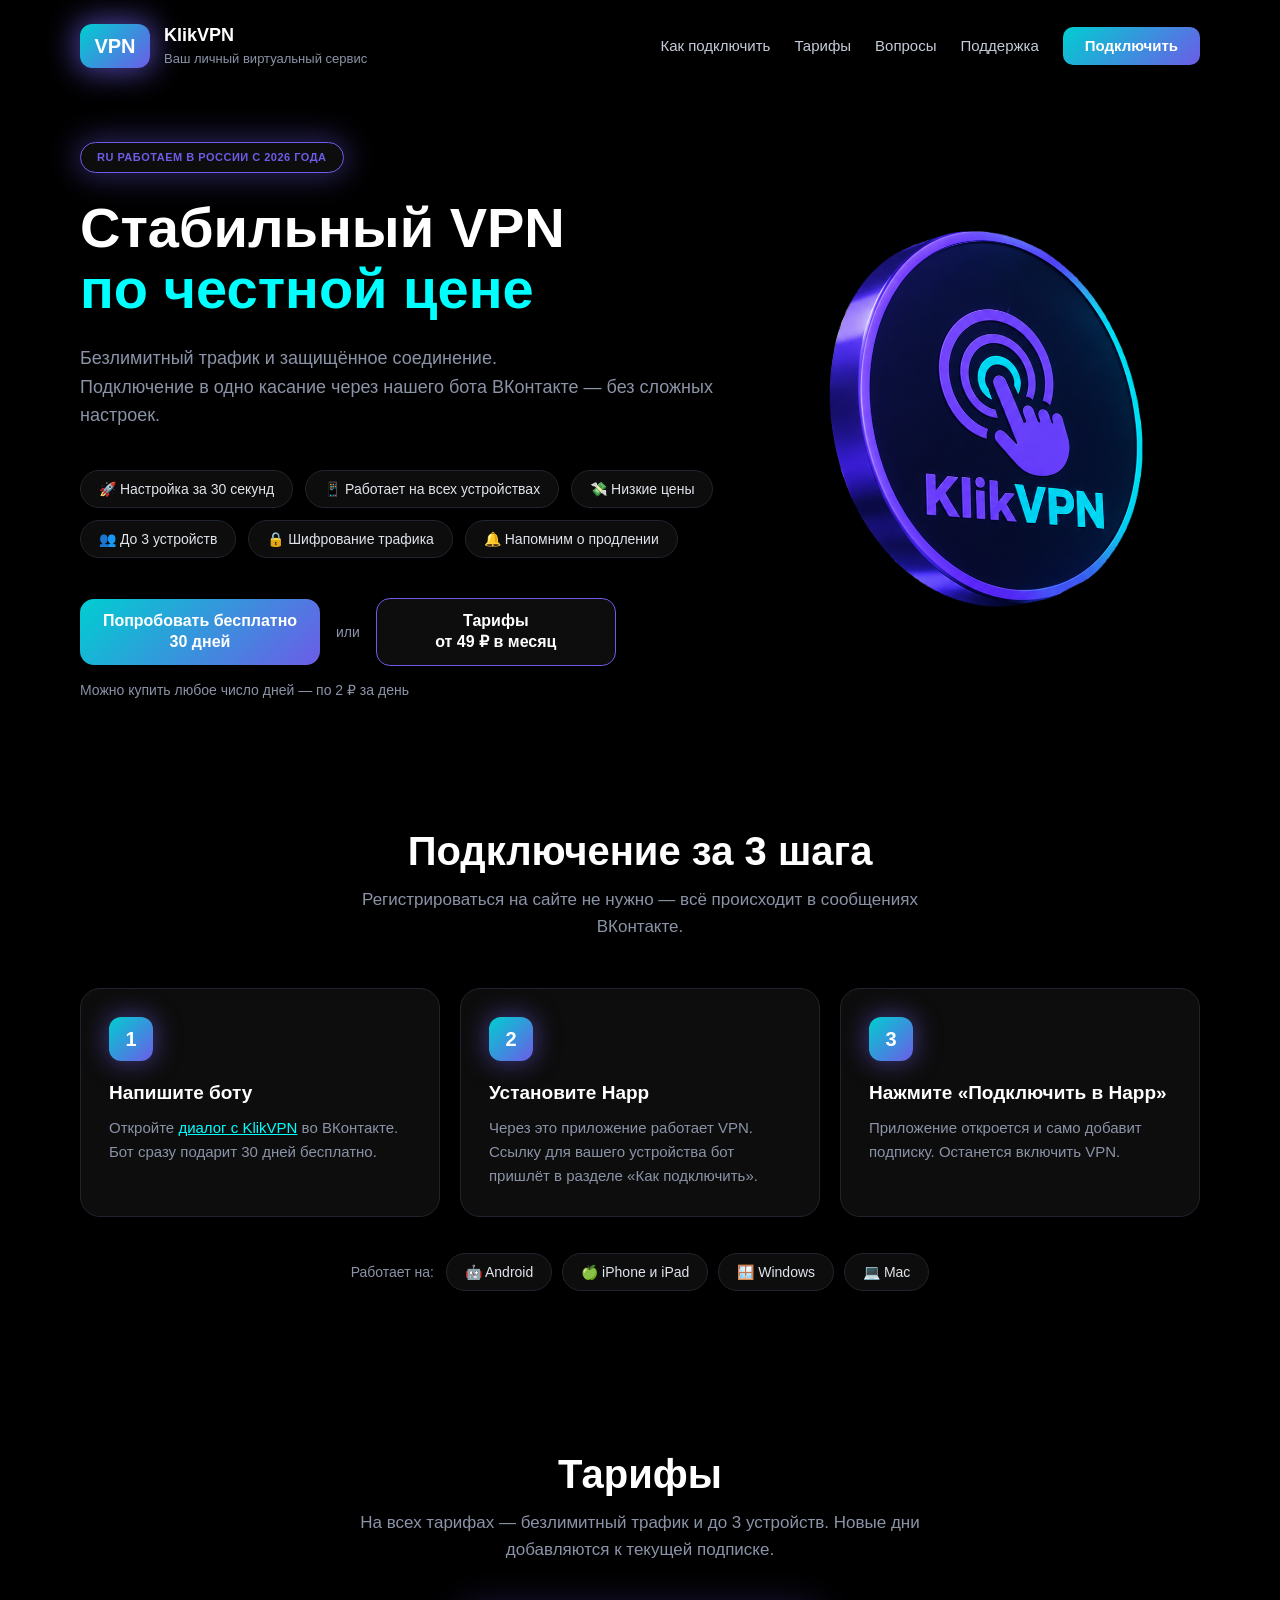
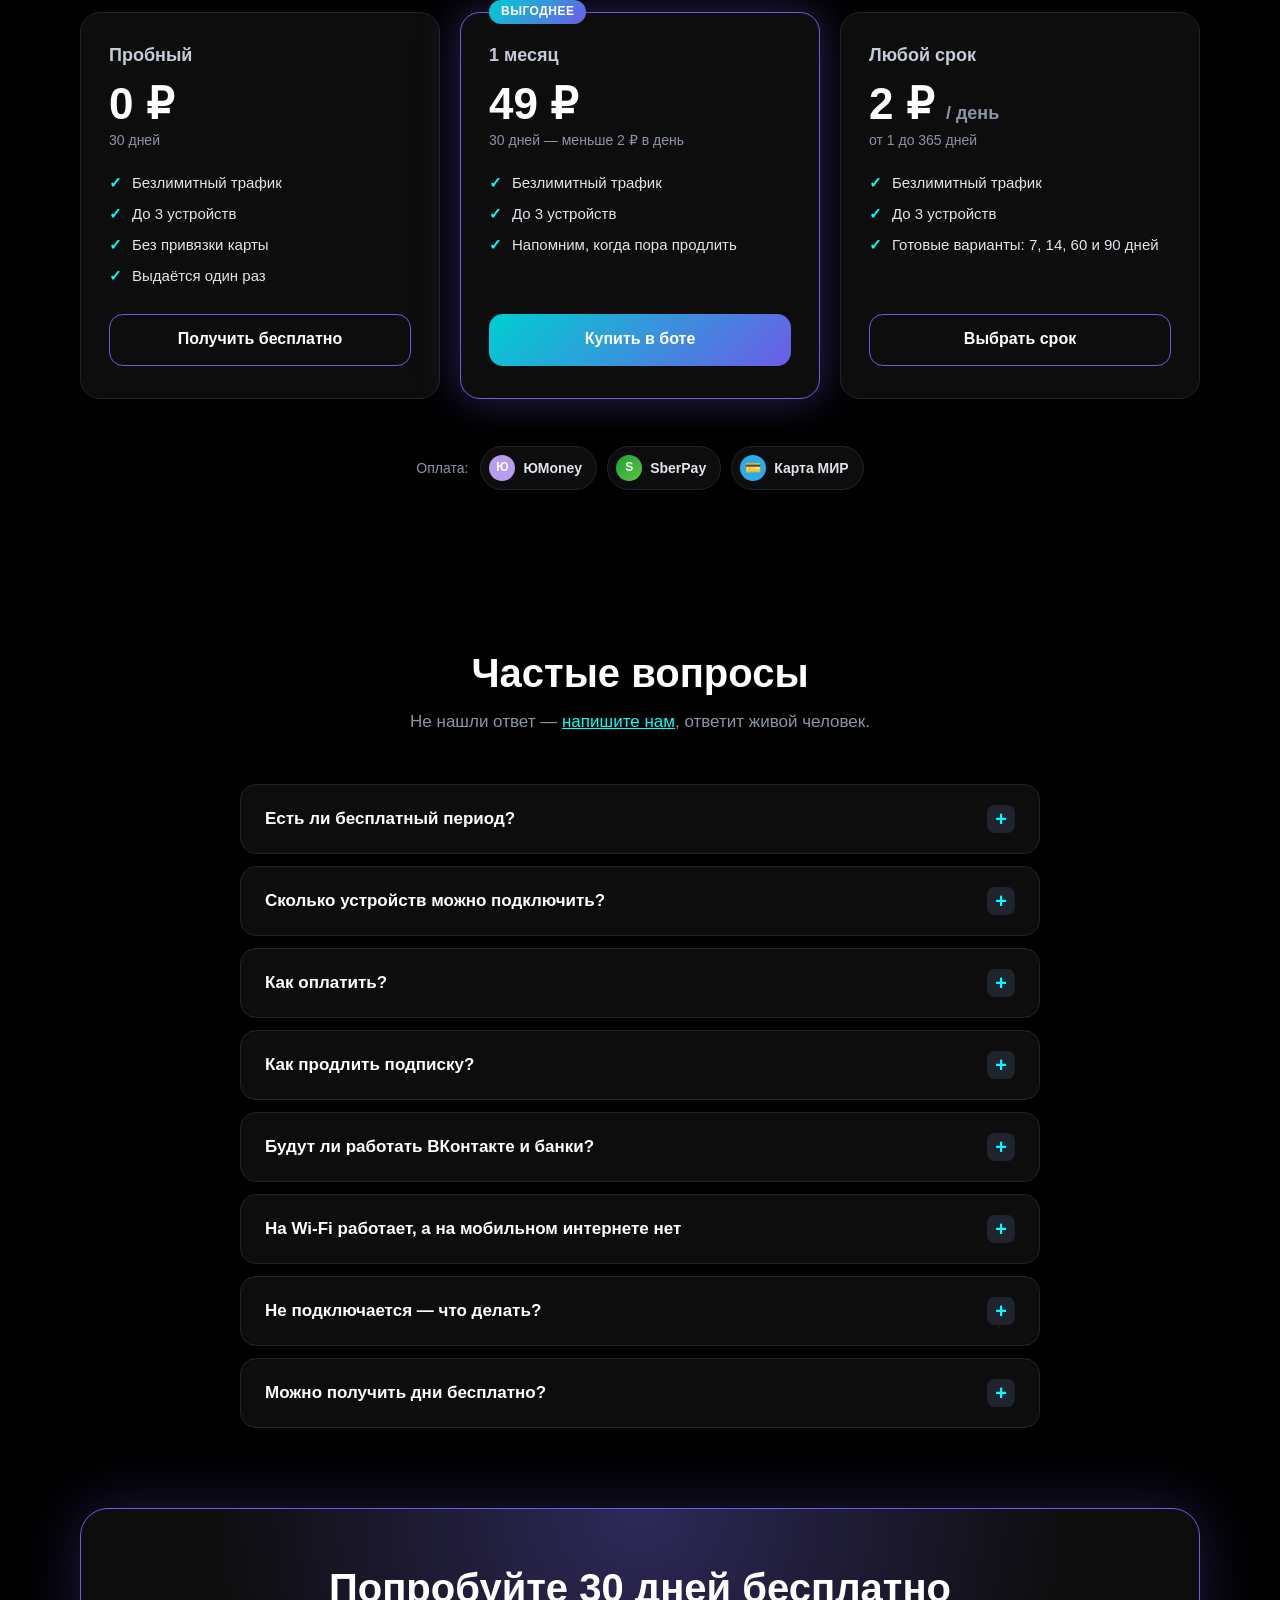
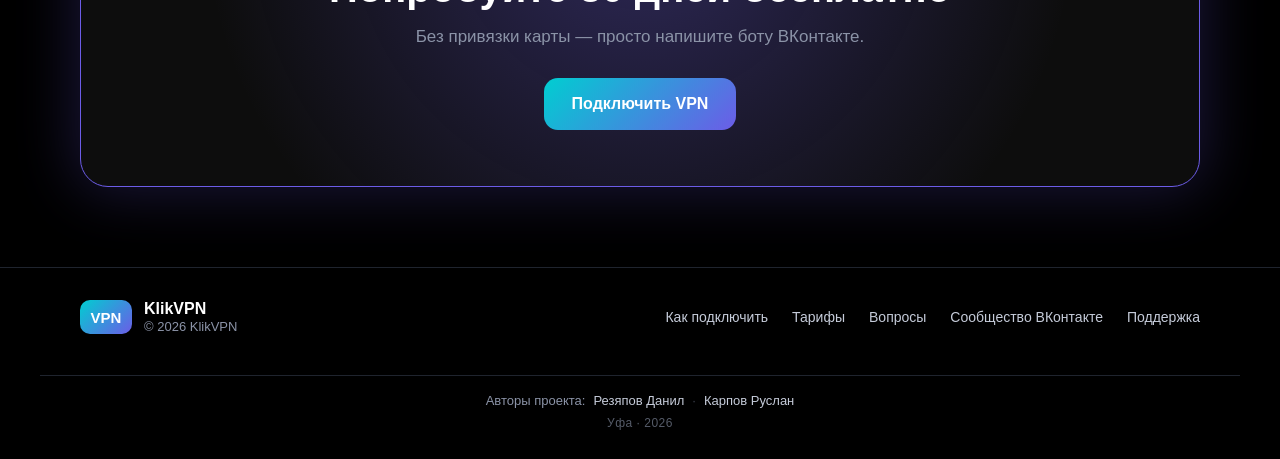
==== commit f79b3763: "fixing minor errors" ====
--- a/src/index.html
+++ b/src/index.html
@@ -129,7 +129,6 @@
         <li><a class="howto_device" href="happ.html">🍏 iPhone и iPad</a></li>
         <li><a class="howto_device" href="happ.html">🪟 Windows</a></li>
         <li><a class="howto_device" href="happ.html">💻 Mac</a></li>
-        <li><a class="howto_device" href="happ.html">📺 Телевизор</a></li>
     </ul>
 </div>
     </section>
--- a/src/css/mid.css
+++ b/src/css/mid.css
@@ -28,11 +28,13 @@
     padding: 0;
 }
 
+/* 3D-контекст для вращения монеты */
 .mid_block_main_photo {
     width: 100%;
     max-width: 460px;
     display: flex;
     justify-content: center;
+    perspective: 1200px;
 }
 
 .mid_img_main_photo {
@@ -42,6 +44,11 @@
     height: auto;
     border-radius: 20px;
     object-fit: cover;
+
+    /* Готовность к 3D-повороту */
+    transform-style: preserve-3d;
+    will-change: transform;
+    backface-visibility: visible;
 }
 
 
@@ -75,7 +82,7 @@
 
 
 .mid_present_title {
-    font-size: clamp(34px, 6vw, 56px); /* от 34px на телефоне до 56px на компьютере */
+    font-size: clamp(34px, 6vw, 56px);
     font-weight: 800;
     line-height: 1.1;
     margin: 0 0 24px;
@@ -133,7 +140,6 @@
     width: 240px;
     min-height: 64px;
     padding: 12px 20px;
-
 
     color: #ffffff;
     text-decoration: none;
@@ -177,6 +183,14 @@
 }
 
 
+/* Не крутим монету, если пользователь отключил анимации */
+@media (prefers-reduced-motion: reduce) {
+    .mid_img_main_photo {
+        transform: none !important;
+    }
+}
+
+
 /* Планшет: картинка уходит под текст */
 @media (max-width: 900px) {
     .mid {
@@ -244,4 +258,4 @@
     .mid_block_main_photo {
         max-width: 260px;
     }
-}
+}
--- a/src/css/animations.css
+++ b/src/css/animations.css
@@ -112,4 +112,4 @@
     .cta_pulse {
         animation: none;
     }
-}+}
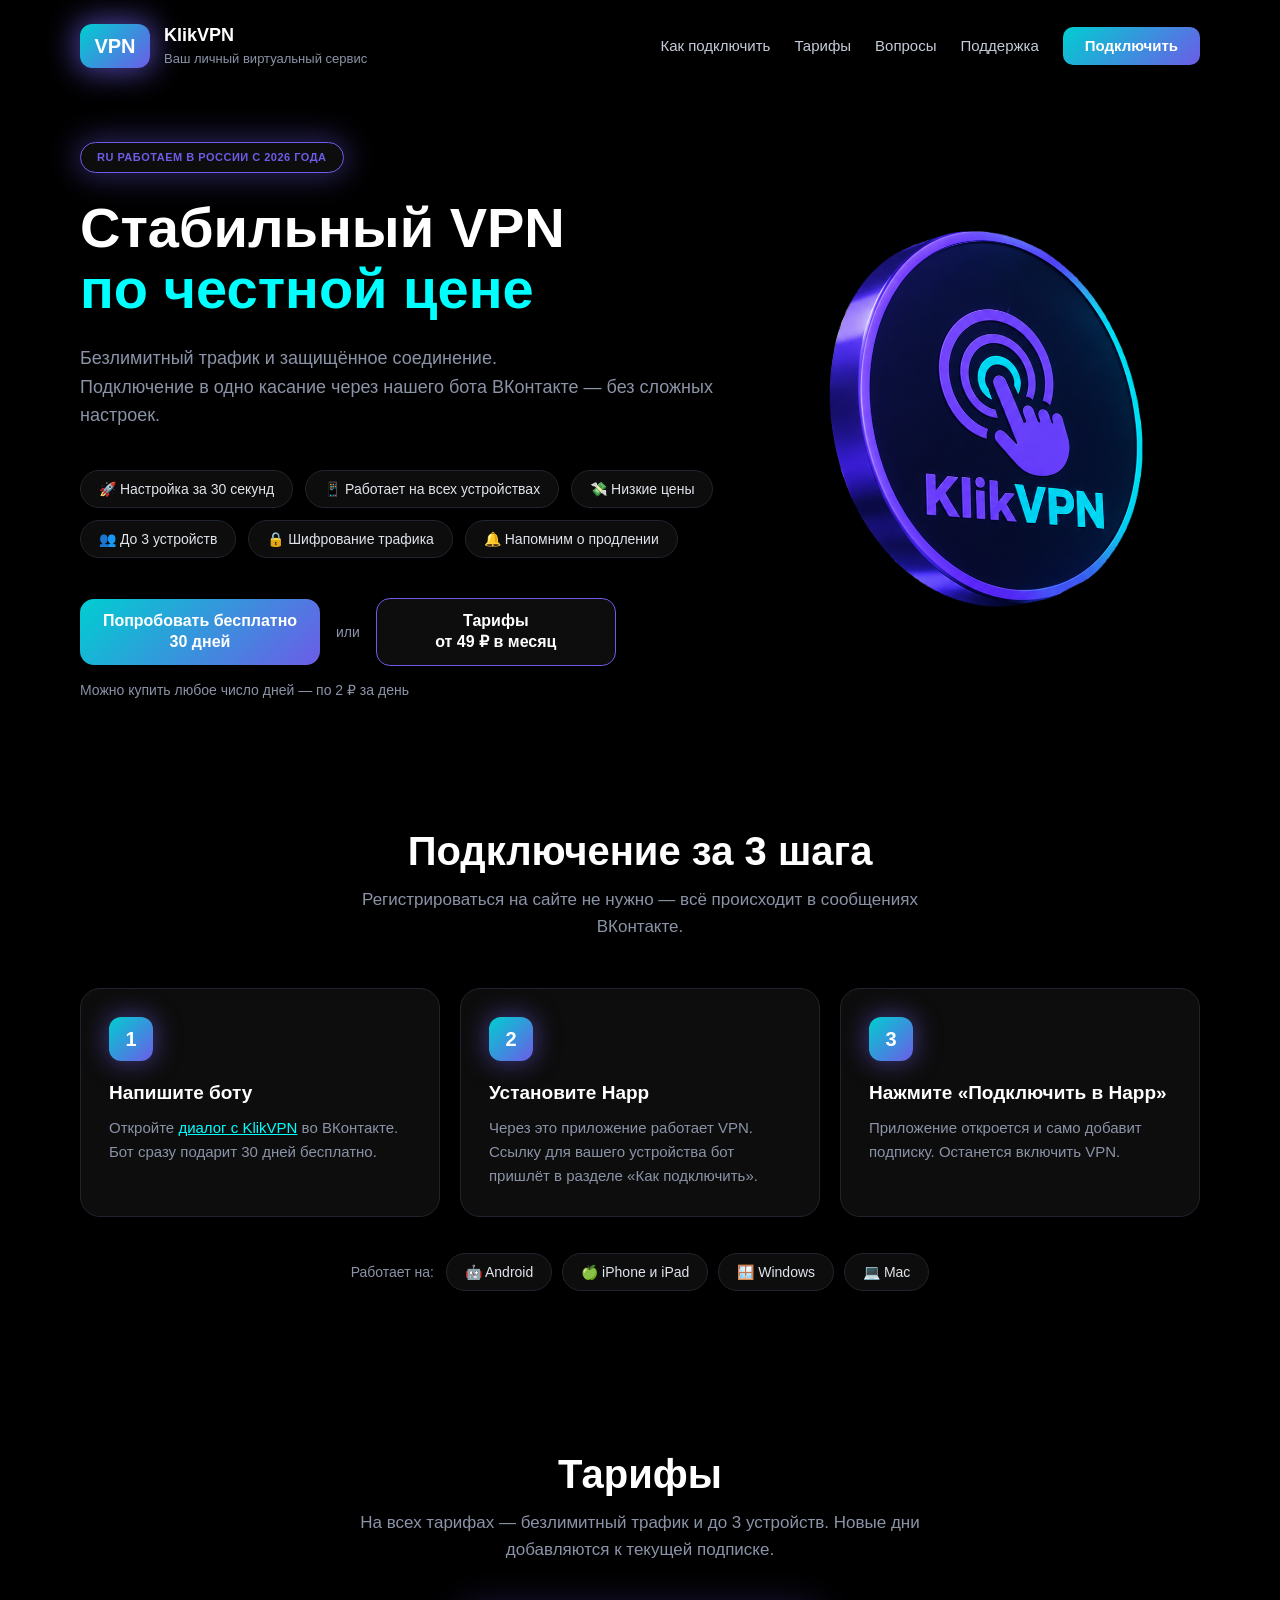
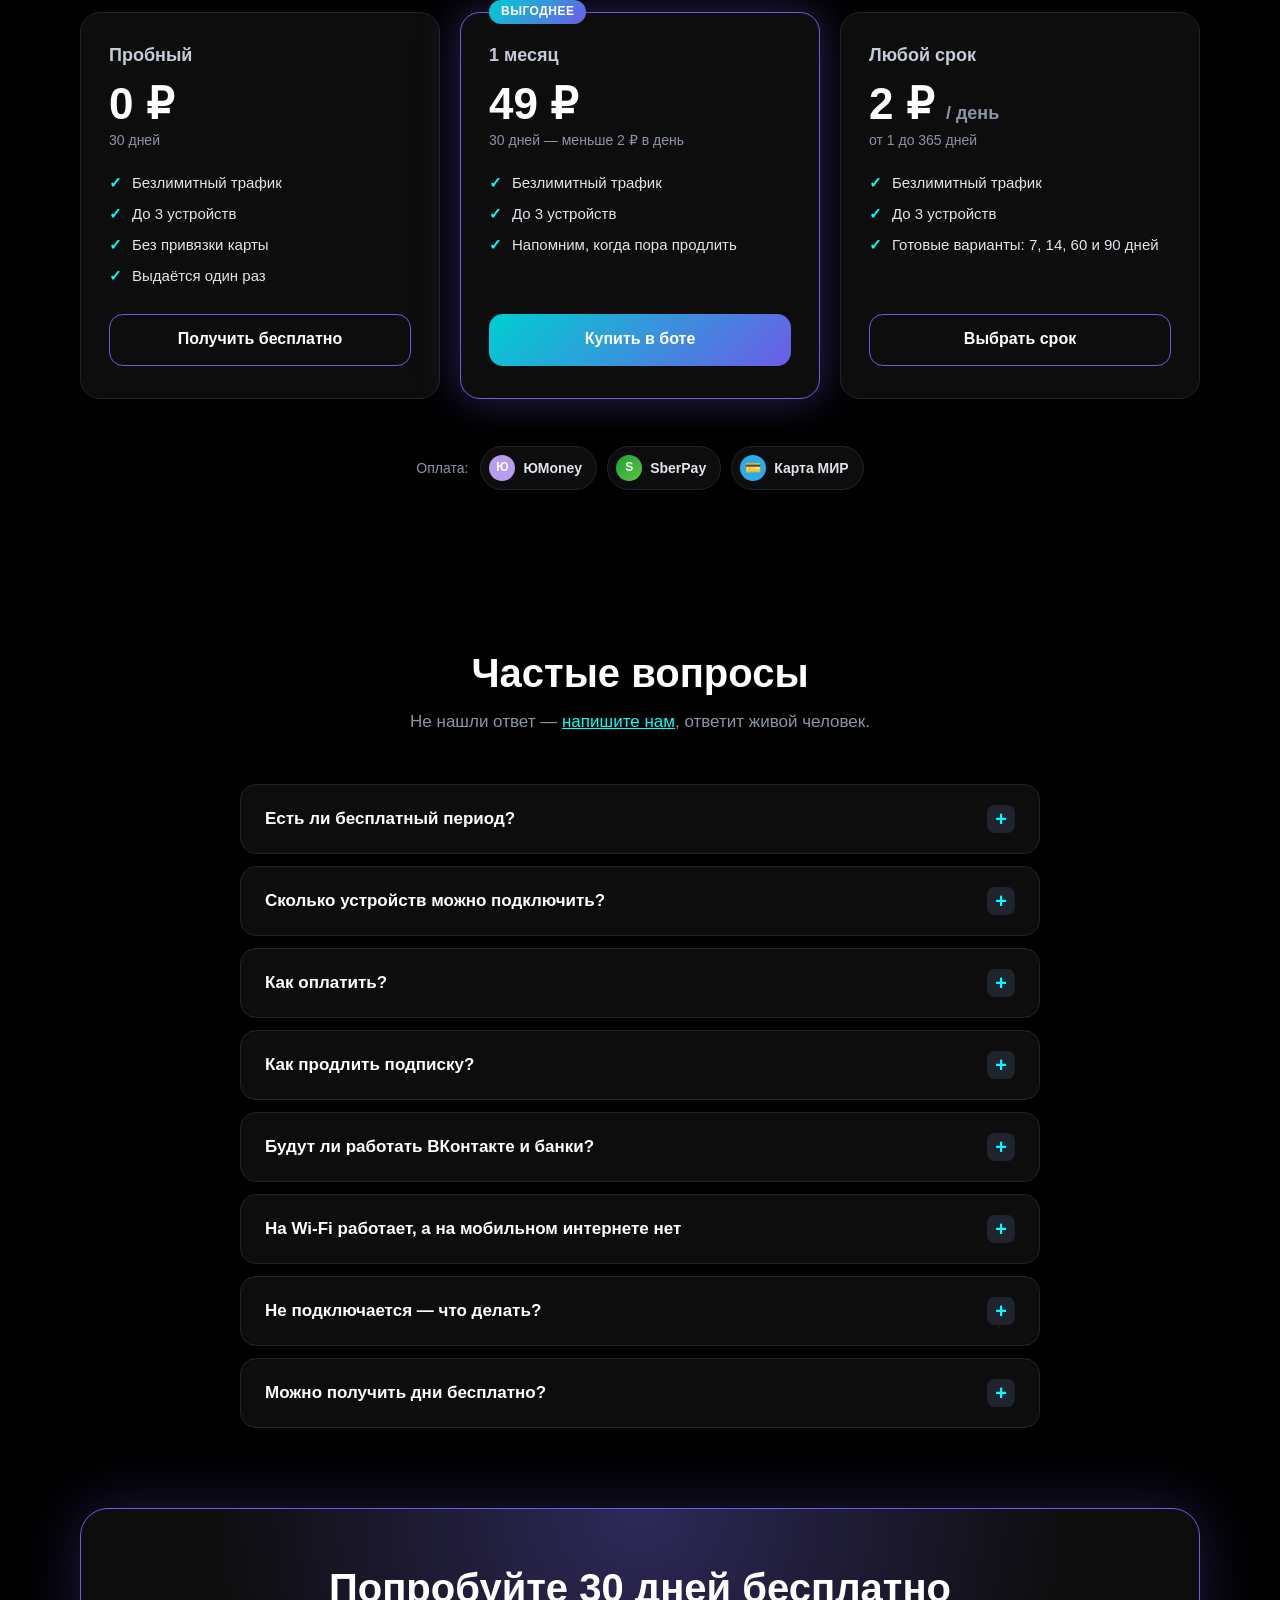
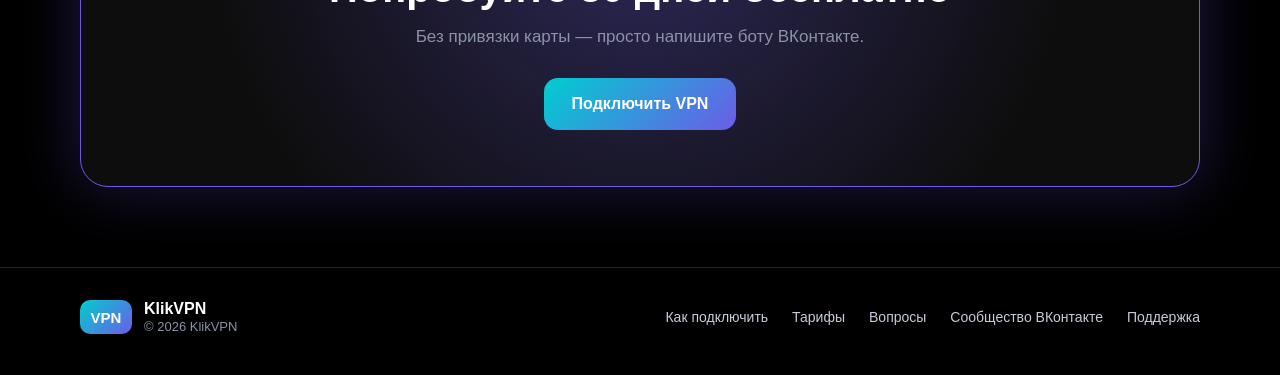
==== commit 05b8346d: "removal of authors" ====
--- a/src/index.html
+++ b/src/index.html
@@ -270,16 +270,7 @@
         </ul>
     </div>
 
-    <div class="footer_authors">
-        <span class="footer_authors_label">Авторы проекта:</span>
-        <span class="footer_author">Резяпов Данил</span>
-        <span class="footer_authors_sep">·</span>
-        <span class="footer_author">Карпов Руслан</span>
-    </div>
-
-    <div class="footer_city">
-        Уфа · 2026
-    </div>
+
 </footer>
 </body>
 </html>
--- a/src/css/mid.css
+++ b/src/css/mid.css
@@ -28,13 +28,11 @@
     padding: 0;
 }
 
-/* 3D-контекст для вращения монеты */
 .mid_block_main_photo {
     width: 100%;
     max-width: 460px;
     display: flex;
     justify-content: center;
-    perspective: 1200px;
 }
 
 .mid_img_main_photo {
@@ -44,11 +42,6 @@
     height: auto;
     border-radius: 20px;
     object-fit: cover;
-
-    /* Готовность к 3D-повороту */
-    transform-style: preserve-3d;
-    will-change: transform;
-    backface-visibility: visible;
 }
 
 
@@ -82,7 +75,7 @@
 
 
 .mid_present_title {
-    font-size: clamp(34px, 6vw, 56px);
+    font-size: clamp(34px, 6vw, 56px); /* от 34px на телефоне до 56px на компьютере */
     font-weight: 800;
     line-height: 1.1;
     margin: 0 0 24px;
@@ -140,6 +133,7 @@
     width: 240px;
     min-height: 64px;
     padding: 12px 20px;
+
 
     color: #ffffff;
     text-decoration: none;
@@ -183,14 +177,6 @@
 }
 
 
-/* Не крутим монету, если пользователь отключил анимации */
-@media (prefers-reduced-motion: reduce) {
-    .mid_img_main_photo {
-        transform: none !important;
-    }
-}
-
-
 /* Планшет: картинка уходит под текст */
 @media (max-width: 900px) {
     .mid {
@@ -258,4 +244,4 @@
     .mid_block_main_photo {
         max-width: 260px;
     }
-}+}
